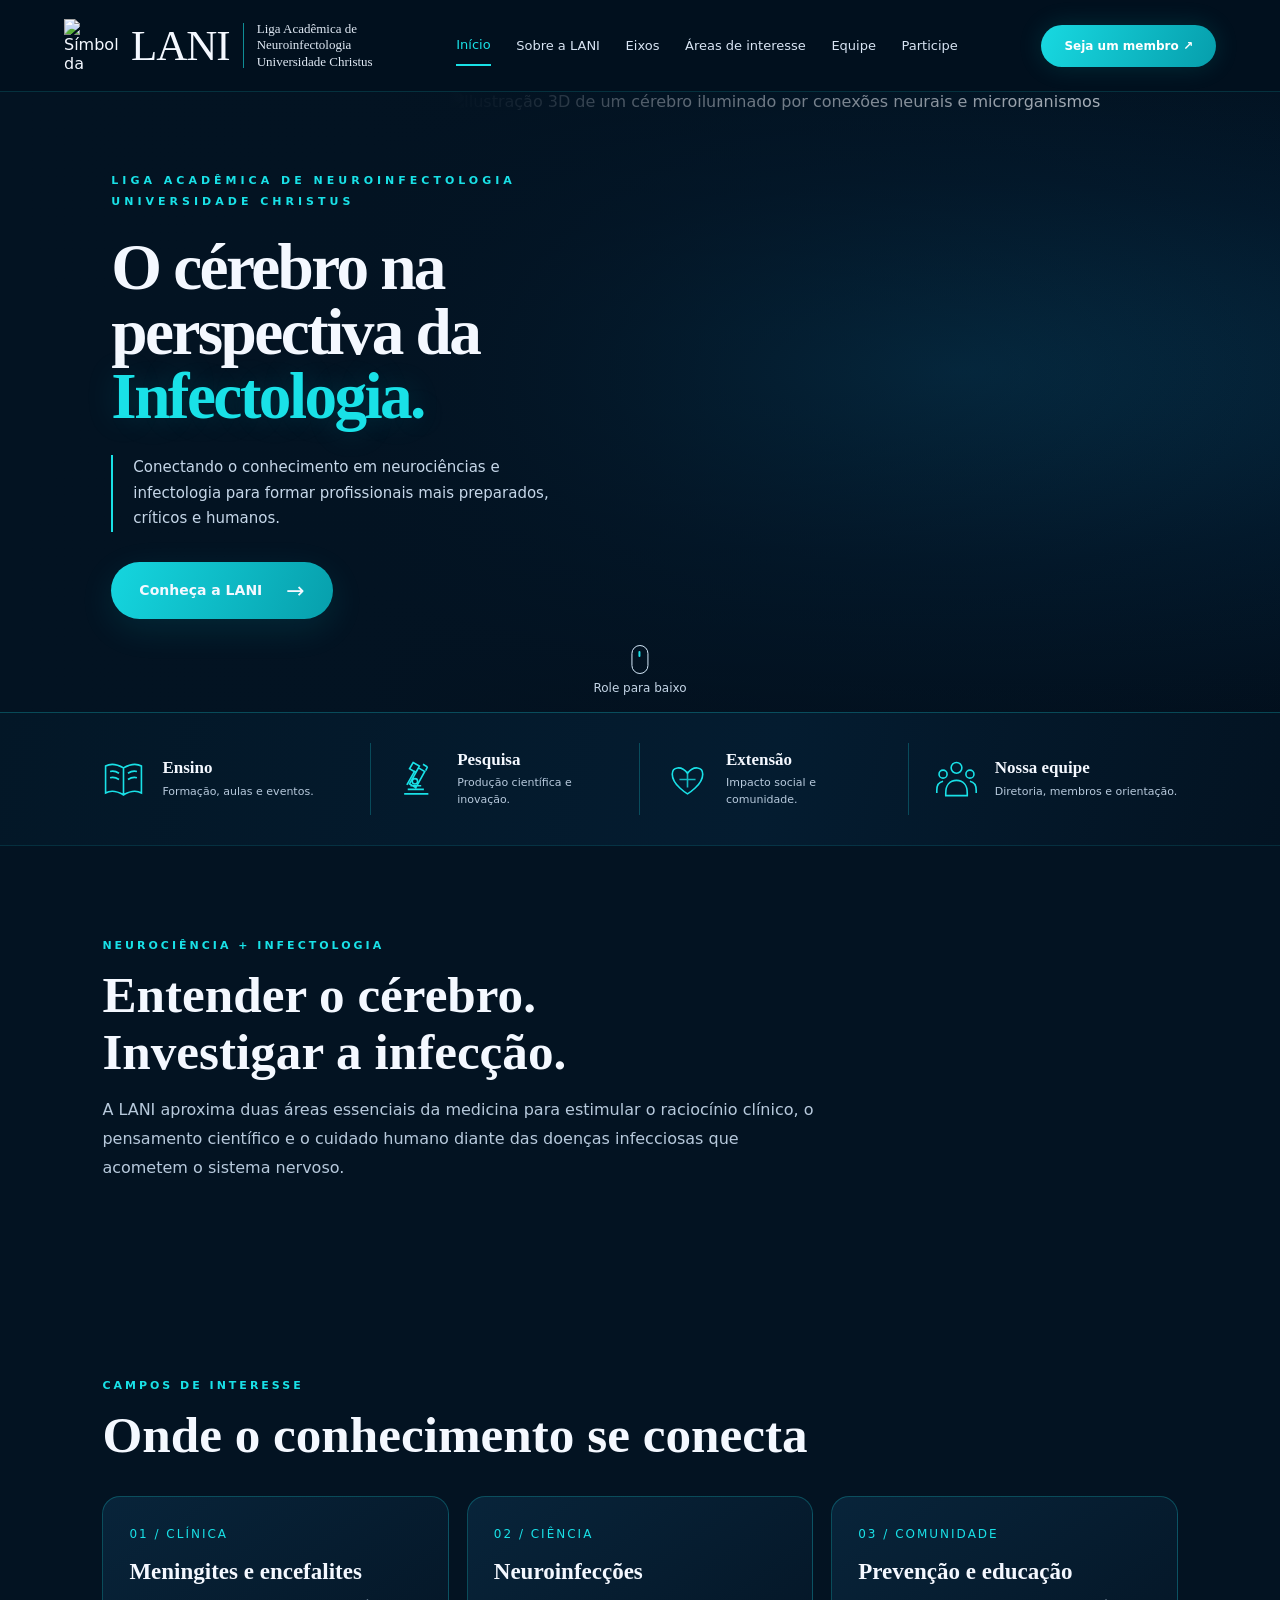
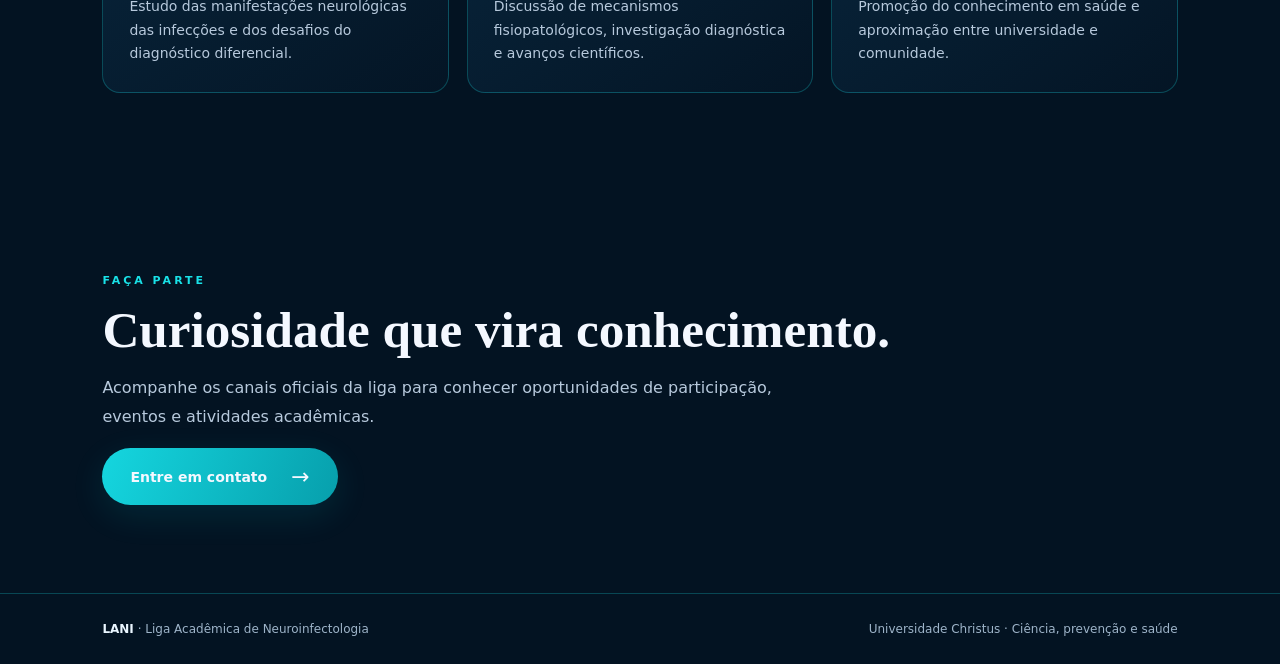
==== index.html @ 64e08931 "Add files via upload" ====
<!doctype html>
<html lang="pt-BR">
<head>
<meta charset="utf-8"><meta name="viewport" content="width=device-width, initial-scale=1">
<meta name="theme-color" content="#031322"><meta name="description" content="LANI — Liga Acadêmica de Neuroinfectologia da Universidade Christus. O cérebro na perspectiva da Infectologia.">
<title>LANI | O cérebro na perspectiva da Infectologia</title>
<style>
:root{--bg:#031322;--panel:#061d30;--cyan:#19e1e7;--cyan2:#04bfc9;--white:#f4f8ff;--muted:#b7c9dc;--line:rgba(25,225,231,.25)}*{box-sizing:border-box}html{scroll-behavior:smooth}body{margin:0;background:var(--bg);color:var(--white);font-family:Inter,ui-sans-serif,system-ui,-apple-system,"Segoe UI",sans-serif}a{color:inherit;text-decoration:none}.site-header{height:92px;display:flex;align-items:center;justify-content:space-between;gap:28px;padding:0 clamp(20px,5vw,78px);border-bottom:1px solid rgba(25,225,231,.16);background:rgba(2,17,31,.93);position:relative;z-index:2}.brand{display:flex;align-items:center;gap:13px;min-width:250px}.brand img{width:54px;height:54px;object-fit:contain}.brand-name{font:500 43px/1 Georgia,serif;letter-spacing:-1px}.brand-divider{height:45px;width:1px;background:var(--cyan);opacity:.6}.brand-caption{font:13px/1.25 Georgia,serif;color:#e1eaf5}.nav{display:flex;align-items:center;gap:clamp(14px,2vw,32px);font-size:13px;color:#d9e5f4}.nav a{padding:12px 0;transition:color .2s}.nav a:hover,.nav a.active{color:var(--cyan)}.nav a.active{border-bottom:2px solid var(--cyan)}.member{background:linear-gradient(110deg,#18d9e1,#069eac);color:white;padding:14px 23px;border-radius:99px;font-weight:700;font-size:12px;white-space:nowrap;box-shadow:0 0 26px #00d9df24}.hero{min-height:620px;position:relative;isolation:isolate;display:grid;grid-template-columns:minmax(400px,.86fr) minmax(400px,1.14fr);align-items:center;padding:62px clamp(24px,8.7vw,145px) 76px;overflow:hidden;background:radial-gradient(ellipse at 75% 45%,#06314a 0%,#031a2d 40%,#020e1b 78%)}.hero::before{content:"";position:absolute;z-index:-1;inset:0;background:linear-gradient(90deg,#031322 0%,rgba(3,19,34,.98) 29%,rgba(3,19,34,.55) 56%,rgba(3,19,34,.1) 100%)}.brain-art{position:absolute;z-index:-2;right:-2%;top:0;width:67%;height:100%;object-fit:cover;object-position:center;opacity:.9;mask-image:linear-gradient(90deg,transparent 0%,#000 20%,#000 100%)}.hero-copy{max-width:610px;position:relative;z-index:1}.eyebrow{font-size:11px;letter-spacing:4px;line-height:1.9;text-transform:uppercase;color:var(--cyan);font-weight:800;margin:0 0 22px}.hero h1{font:600 clamp(48px,5.1vw,78px)/.99 Georgia,"Times New Roman",serif;letter-spacing:-2.6px;margin:0 0 26px;max-width:690px}.hero h1 span{display:block;color:var(--cyan);text-shadow:0 0 32px #0ddfe52c}.intro{font-size:15px;line-height:1.7;color:#c6d7e9;max-width:440px;border-left:2px solid var(--cyan);padding-left:20px;margin:0 0 30px}.cta{display:inline-flex;align-items:center;gap:24px;padding:16px 28px;background:linear-gradient(110deg,#15d6df,#079fac);border-radius:99px;font-weight:750;font-size:14px;box-shadow:0 10px 35px #00dfe41c;transition:transform .2s,box-shadow .2s}.cta:hover{transform:translateY(-3px);box-shadow:0 14px 40px #00dfe43b}.cta span{font-size:22px;font-weight:400}.scroll-hint{position:absolute;bottom:17px;left:50%;transform:translateX(-50%);text-align:center;color:#c4d5e6;font-size:12px}.mouse{display:block;margin:0 auto 7px;width:17px;height:29px;border:1.5px solid #d5e9fa;border-radius:10px;position:relative}.mouse:after{content:"";position:absolute;top:5px;left:6px;width:2px;height:6px;border-radius:2px;background:var(--cyan);animation:scroll 1.5s infinite}@keyframes scroll{0%{transform:translateY(0);opacity:1}100%{transform:translateY(7px);opacity:0}}.pillars{display:grid;grid-template-columns:repeat(4,1fr);padding:30px clamp(22px,8vw,132px);border-top:1px solid var(--line);border-bottom:1px solid rgba(25,225,231,.12);background:linear-gradient(105deg,#031727,#041c30 60%,#031322)}.pillar{display:flex;align-items:center;gap:17px;padding:7px 26px;border-right:1px solid var(--line);min-height:72px}.pillar:first-child{padding-left:0}.pillar:last-child{border-right:0;padding-right:0}.pillar-icon{width:43px;height:43px;flex:0 0 43px;color:var(--cyan)}.pillar h2{font:600 17px/1.2 Georgia,serif;margin:0 0 5px}.pillar p{font-size:11px;color:var(--muted);margin:0;line-height:1.5}.section{padding:88px 8vw;max-width:1400px;margin:auto}.section-kicker{color:var(--cyan);text-transform:uppercase;letter-spacing:3px;font-size:11px;font-weight:800}.section h2{font:600 clamp(32px,4vw,52px)/1.1 Georgia,serif;margin:14px 0}.section>p{color:var(--muted);line-height:1.8;max-width:720px}.cards{display:grid;grid-template-columns:repeat(3,1fr);gap:18px;margin-top:32px}.card{border:1px solid var(--line);background:linear-gradient(145deg,#08243a,#041525);border-radius:18px;padding:26px;min-height:170px}.card .num{color:var(--cyan);font-size:12px;letter-spacing:2px}.card h3{font:600 23px Georgia,serif;margin:17px 0 10px}.card p{font-size:14px;color:var(--muted);line-height:1.7;margin:0}.site-footer{border-top:1px solid var(--line);padding:28px 8vw;color:#9eb4c9;font-size:12px;display:flex;justify-content:space-between;gap:20px;flex-wrap:wrap}.site-footer strong{color:#eaf6ff}
@media(max-width:1100px){.site-header{gap:14px;padding:0 22px}.brand{min-width:210px}.brand-name{font-size:36px}.brand-caption{font-size:11px}.nav{gap:14px;font-size:12px}.member{padding:12px 15px}.hero{padding-left:6vw;padding-right:5vw;grid-template-columns:1fr .8fr}.brain-art{width:72%;right:-12%}.hero h1{font-size:clamp(47px,6vw,68px)}.pillar{padding:6px 15px;gap:12px}}
@media(max-width:760px){.site-header{height:auto;min-height:78px;flex-wrap:wrap;padding:13px 18px}.brand{min-width:0}.brand img{width:45px;height:45px}.brand-name{font-size:34px}.brand-divider{height:36px}.brand-caption{font-size:10px}.nav{order:3;width:100%;overflow-x:auto;gap:21px;padding:2px 0 5px}.nav a{white-space:nowrap}.member{font-size:11px;padding:11px 14px}.hero{display:block;min-height:690px;padding:54px 23px 90px}.brain-art{width:115%;height:57%;top:auto;bottom:0;right:-20%;opacity:.72;object-position:center;mask-image:linear-gradient(180deg,transparent 0%,#000 25%,#000 100%)}.hero::before{background:linear-gradient(180deg,#031322 0%,rgba(3,19,34,.95) 37%,rgba(3,19,34,.25) 100%)}.hero-copy{max-width:600px}.eyebrow{font-size:9px;letter-spacing:2.5px;margin-bottom:20px}.hero h1{font-size:clamp(45px,11.2vw,66px);letter-spacing:-1.8px;max-width:560px}.intro{font-size:14px;max-width:380px}.scroll-hint{bottom:14px}.pillars{grid-template-columns:repeat(2,1fr);padding:18px 20px}.pillar{padding:15px 10px;border-right:0;border-bottom:1px solid var(--line);min-height:85px}.pillar:nth-child(odd){border-right:1px solid var(--line)}.pillar:nth-child(3),.pillar:nth-child(4){border-bottom:0}.pillar:first-child{padding-left:10px}.pillar-icon{width:34px;height:34px;flex-basis:34px}.pillar h2{font-size:15px}.pillar p{font-size:10px}.section{padding:62px 23px}.cards{grid-template-columns:1fr}.site-footer{padding:25px 23px}}
@media(prefers-reduced-motion:reduce){html{scroll-behavior:auto}*,*:before,*:after{animation:none!important;transition:none!important}}
</style>
</head>
<body>
<header class="site-header" id="inicio"><a class="brand" href="#inicio" aria-label="LANI início"><img src="assets/lani-mark.png" alt="Símbolo da LANI"><span class="brand-name">LANI</span><span class="brand-divider"></span><span class="brand-caption">Liga Acadêmica de<br>Neuroinfectologia<br>Universidade Christus</span></a>
<nav class="nav" aria-label="Navegação principal"><a class="active" href="#inicio">Início</a><a href="#sobre">Sobre a LANI</a><a href="#eixos">Eixos</a><a href="#areas">Áreas de interesse</a><a href="#equipe">Equipe</a><a href="#participe">Participe</a></nav><a class="member" href="#participe">Seja um membro ↗</a></header>
<main><section class="hero" aria-labelledby="hero-title"><img class="brain-art" src="assets/hero-neuro.png" alt="Ilustração 3D de um cérebro iluminado por conexões neurais e microrganismos"><div class="hero-copy"><p class="eyebrow">Liga Acadêmica de Neuroinfectologia<br>Universidade Christus</p><h1 id="hero-title">O cérebro na perspectiva da <span>Infectologia.</span></h1><p class="intro">Conectando o conhecimento em neurociências e infectologia para formar profissionais mais preparados, críticos e humanos.</p><a class="cta" href="#sobre">Conheça a LANI <span>→</span></a></div><div class="scroll-hint"><span class="mouse"></span>Role para baixo</div></section>
<section class="pillars" id="eixos" aria-label="Pilares da LANI"><article class="pillar"><svg class="pillar-icon" viewBox="0 0 48 48" fill="none" stroke="currentColor" stroke-width="1.8"><path d="M4 9c7-4 13-2 20 2v30c-7-4-13-6-20-2zM44 9c-7-4-13-2-20 2v30c7-4 13-6 20-2zM9 15c4-1 7 0 10 2M9 22c4-1 7 0 10 2M29 17c3-2 6-3 10-2M29 24c3-2 6-3 10-2"/></svg><div><h2>Ensino</h2><p>Formação, aulas e eventos.</p></div></article><article class="pillar"><svg class="pillar-icon" viewBox="0 0 48 48" fill="none" stroke="currentColor" stroke-width="1.8"><path d="M18 5l7 4-4 7-7-4zM20 14l-9 16M24 11l7 4-10 18-7-4zM15 31h12M12 35h18M8 40h27M29 7l5 3M34 10l-2 4"/><circle cx="20" cy="26" r="3"/></svg><div><h2>Pesquisa</h2><p>Produção científica e inovação.</p></div></article><article class="pillar"><svg class="pillar-icon" viewBox="0 0 48 48" fill="none" stroke="currentColor" stroke-width="1.8"><path d="M24 40S7 30 7 18c0-8 10-10 17-1 7-9 17-7 17 1 0 12-17 22-17 22z"/><path d="M24 15v18M15 24h18" opacity=".8"/></svg><div><h2>Extensão</h2><p>Impacto social e comunidade.</p></div></article><article class="pillar" id="equipe"><svg class="pillar-icon" viewBox="0 0 48 48" fill="none" stroke="currentColor" stroke-width="1.8"><circle cx="24" cy="11" r="6"/><circle cx="9" cy="18" r="4.5"/><circle cx="39" cy="18" r="4.5"/><path d="M12 39c0-8 4-14 12-14s12 6 12 14v3H12zM2 39v-3c0-5 2-9 7-10M46 39v-3c0-5-2-9-7-10"/></svg><div><h2>Nossa equipe</h2><p>Diretoria, membros e orientação.</p></div></article></section>
<section class="section" id="sobre"><span class="section-kicker">Neurociência + Infectologia</span><h2>Entender o cérebro.<br>Investigar a infecção.</h2><p>A LANI aproxima duas áreas essenciais da medicina para estimular o raciocínio clínico, o pensamento científico e o cuidado humano diante das doenças infecciosas que acometem o sistema nervoso.</p></section>
<section class="section" id="areas"><span class="section-kicker">Campos de interesse</span><h2>Onde o conhecimento se conecta</h2><div class="cards"><article class="card"><span class="num">01 / CLÍNICA</span><h3>Meningites e encefalites</h3><p>Estudo das manifestações neurológicas das infecções e dos desafios do diagnóstico diferencial.</p></article><article class="card"><span class="num">02 / CIÊNCIA</span><h3>Neuroinfecções</h3><p>Discussão de mecanismos fisiopatológicos, investigação diagnóstica e avanços científicos.</p></article><article class="card"><span class="num">03 / COMUNIDADE</span><h3>Prevenção e educação</h3><p>Promoção do conhecimento em saúde e aproximação entre universidade e comunidade.</p></article></div></section>
<section class="section" id="participe"><span class="section-kicker">Faça parte</span><h2>Curiosidade que vira conhecimento.</h2><p>Acompanhe os canais oficiais da liga para conhecer oportunidades de participação, eventos e atividades acadêmicas.</p><a class="cta" href="mailto:" onclick="return false" aria-label="Contato institucional a configurar">Entre em contato <span>→</span></a></section></main>
<footer class="site-footer"><span><strong>LANI</strong> · Liga Acadêmica de Neuroinfectologia</span><span>Universidade Christus · Ciência, prevenção e saúde</span></footer>
</body></html>
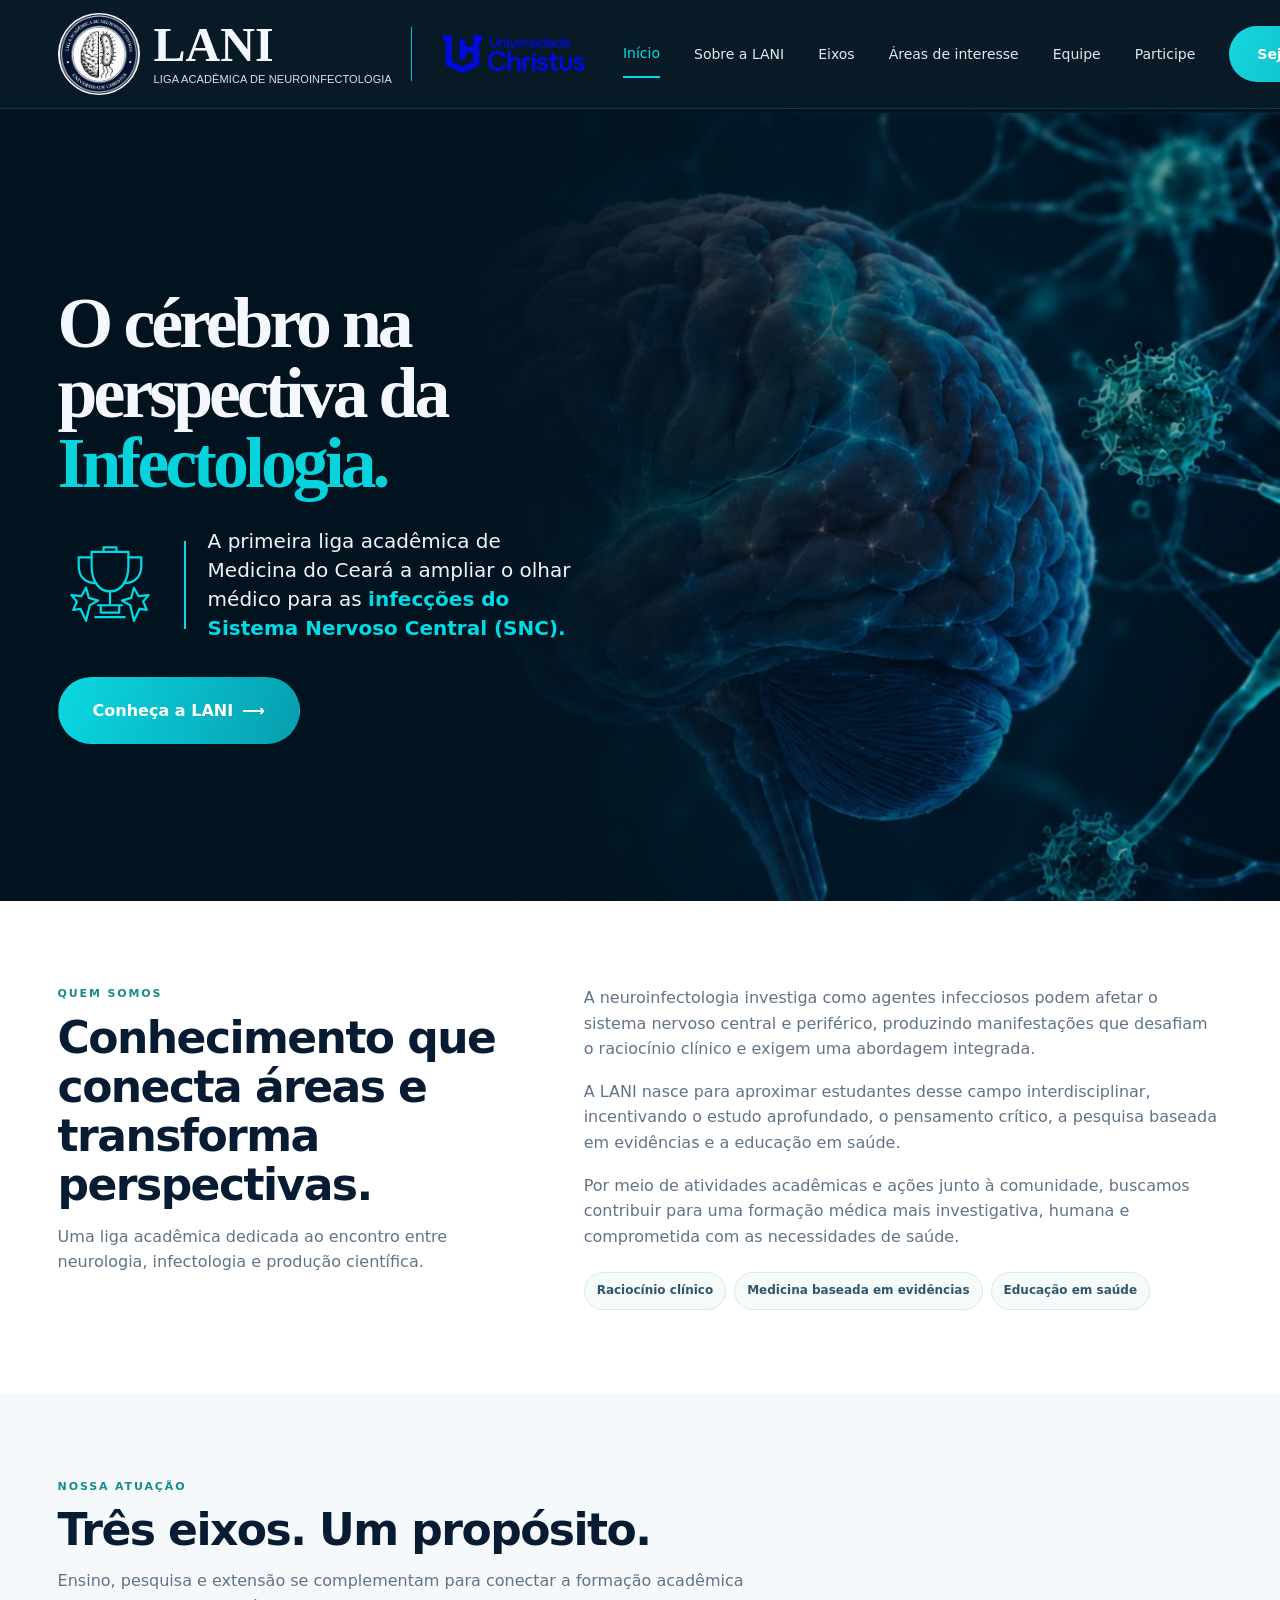
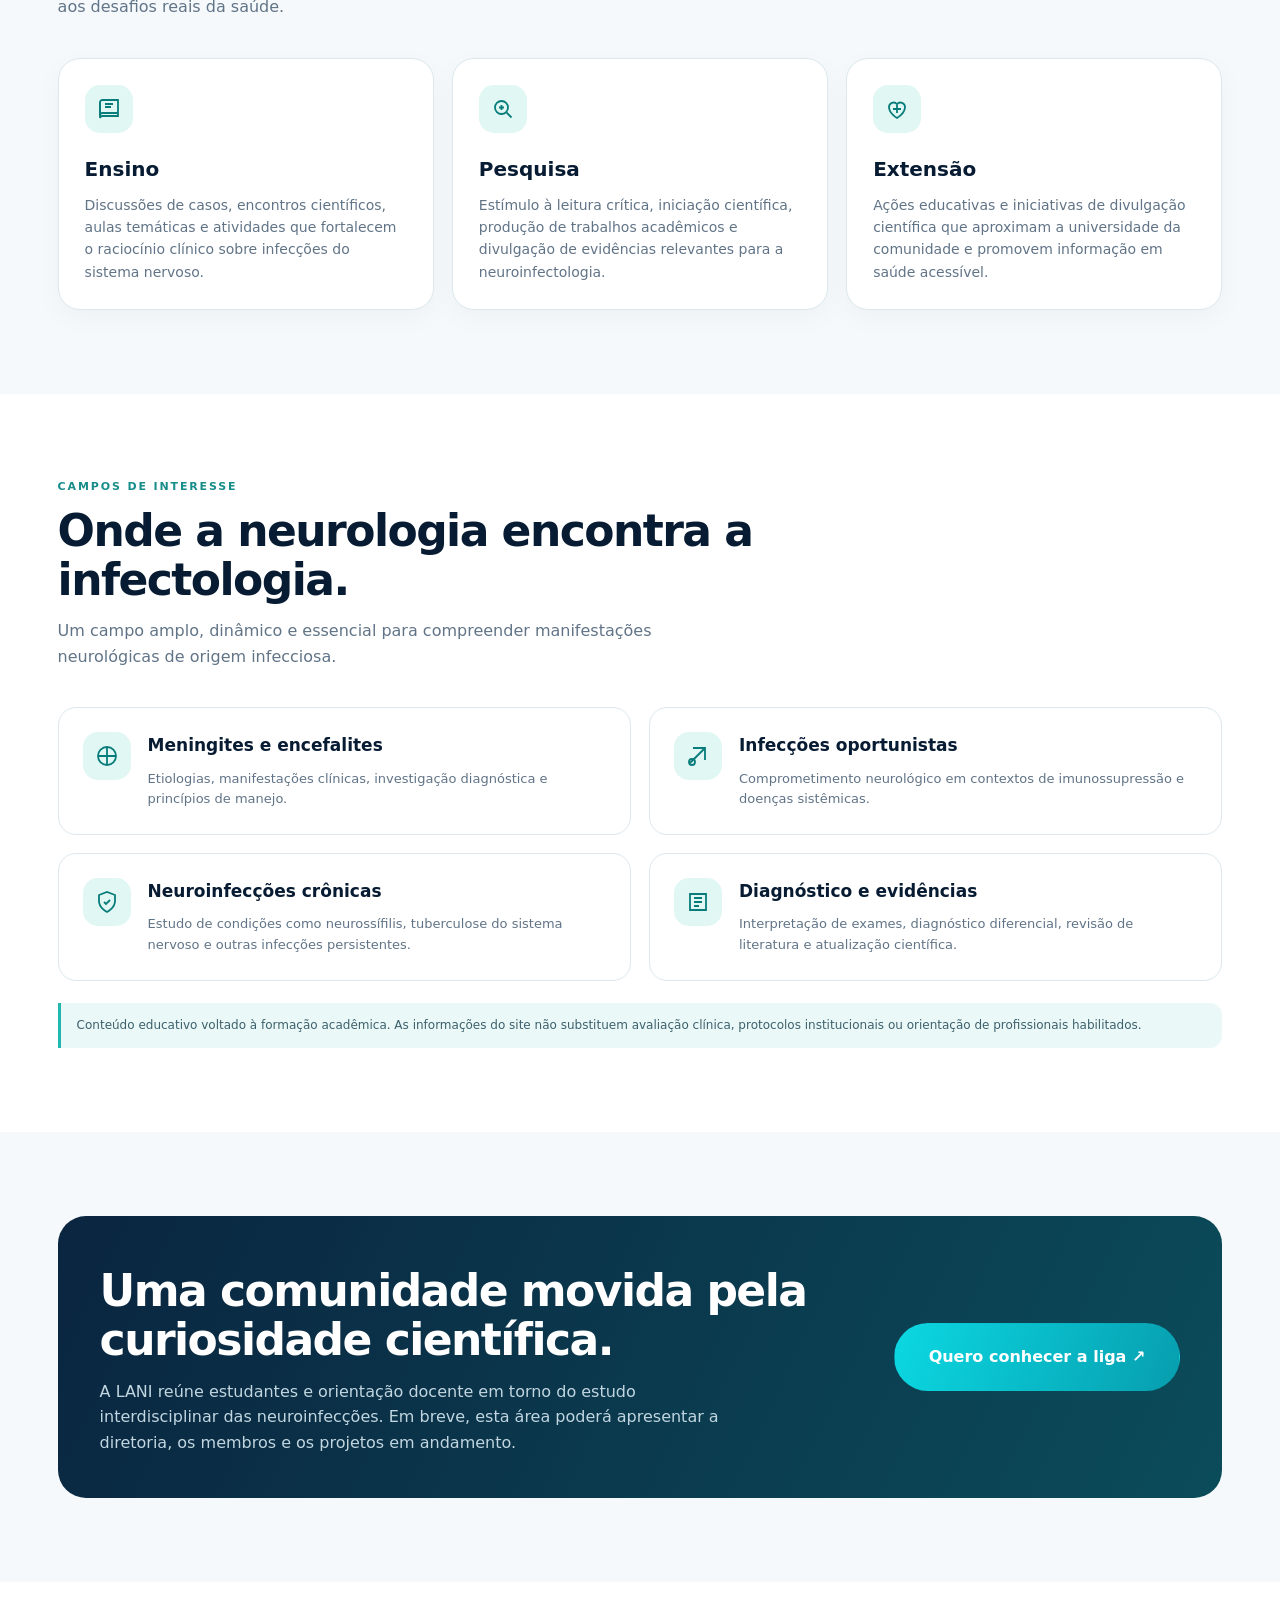
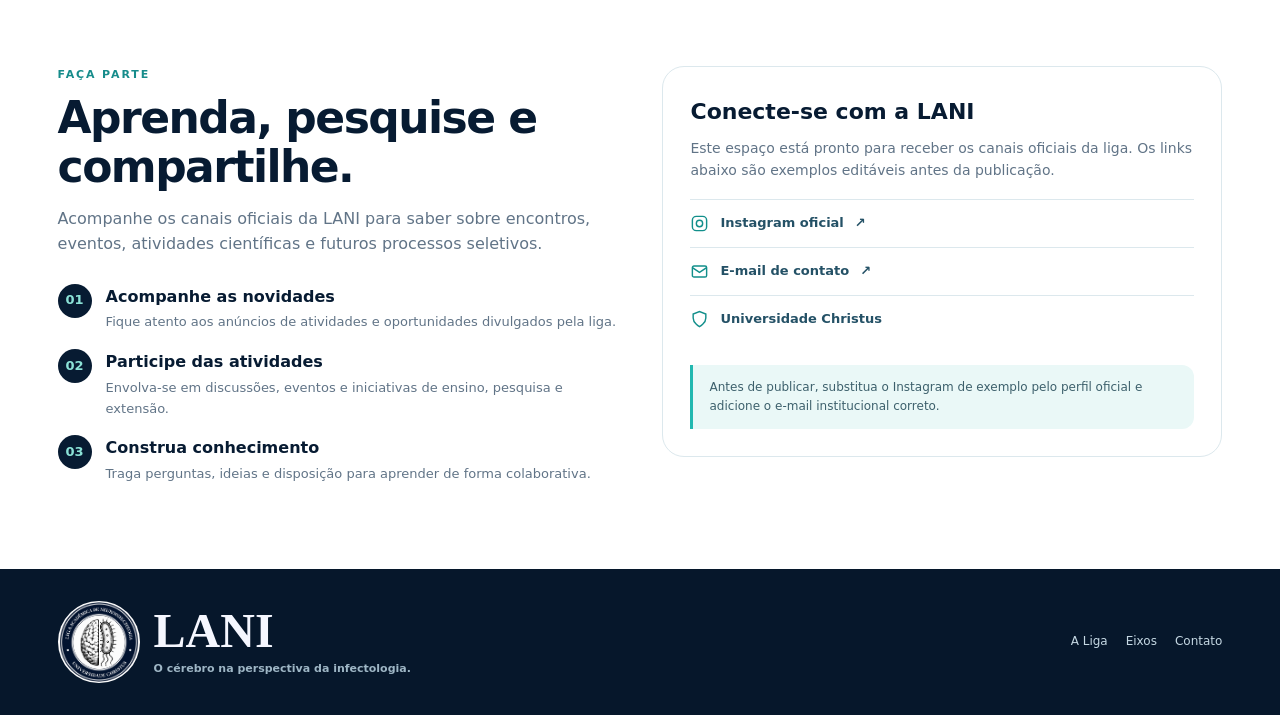
==== commit 7d7a9f59: "Update index.html" ====
--- a/index.html
+++ b/index.html
@@ -1,23 +1,333 @@
 <!doctype html>
 <html lang="pt-BR">
 <head>
-<meta charset="utf-8"><meta name="viewport" content="width=device-width, initial-scale=1">
-<meta name="theme-color" content="#031322"><meta name="description" content="LANI — Liga Acadêmica de Neuroinfectologia da Universidade Christus. O cérebro na perspectiva da Infectologia.">
-<title>LANI | O cérebro na perspectiva da Infectologia</title>
-<style>
-:root{--bg:#031322;--panel:#061d30;--cyan:#19e1e7;--cyan2:#04bfc9;--white:#f4f8ff;--muted:#b7c9dc;--line:rgba(25,225,231,.25)}*{box-sizing:border-box}html{scroll-behavior:smooth}body{margin:0;background:var(--bg);color:var(--white);font-family:Inter,ui-sans-serif,system-ui,-apple-system,"Segoe UI",sans-serif}a{color:inherit;text-decoration:none}.site-header{height:92px;display:flex;align-items:center;justify-content:space-between;gap:28px;padding:0 clamp(20px,5vw,78px);border-bottom:1px solid rgba(25,225,231,.16);background:rgba(2,17,31,.93);position:relative;z-index:2}.brand{display:flex;align-items:center;gap:13px;min-width:250px}.brand img{width:54px;height:54px;object-fit:contain}.brand-name{font:500 43px/1 Georgia,serif;letter-spacing:-1px}.brand-divider{height:45px;width:1px;background:var(--cyan);opacity:.6}.brand-caption{font:13px/1.25 Georgia,serif;color:#e1eaf5}.nav{display:flex;align-items:center;gap:clamp(14px,2vw,32px);font-size:13px;color:#d9e5f4}.nav a{padding:12px 0;transition:color .2s}.nav a:hover,.nav a.active{color:var(--cyan)}.nav a.active{border-bottom:2px solid var(--cyan)}.member{background:linear-gradient(110deg,#18d9e1,#069eac);color:white;padding:14px 23px;border-radius:99px;font-weight:700;font-size:12px;white-space:nowrap;box-shadow:0 0 26px #00d9df24}.hero{min-height:620px;position:relative;isolation:isolate;display:grid;grid-template-columns:minmax(400px,.86fr) minmax(400px,1.14fr);align-items:center;padding:62px clamp(24px,8.7vw,145px) 76px;overflow:hidden;background:radial-gradient(ellipse at 75% 45%,#06314a 0%,#031a2d 40%,#020e1b 78%)}.hero::before{content:"";position:absolute;z-index:-1;inset:0;background:linear-gradient(90deg,#031322 0%,rgba(3,19,34,.98) 29%,rgba(3,19,34,.55) 56%,rgba(3,19,34,.1) 100%)}.brain-art{position:absolute;z-index:-2;right:-2%;top:0;width:67%;height:100%;object-fit:cover;object-position:center;opacity:.9;mask-image:linear-gradient(90deg,transparent 0%,#000 20%,#000 100%)}.hero-copy{max-width:610px;position:relative;z-index:1}.eyebrow{font-size:11px;letter-spacing:4px;line-height:1.9;text-transform:uppercase;color:var(--cyan);font-weight:800;margin:0 0 22px}.hero h1{font:600 clamp(48px,5.1vw,78px)/.99 Georgia,"Times New Roman",serif;letter-spacing:-2.6px;margin:0 0 26px;max-width:690px}.hero h1 span{display:block;color:var(--cyan);text-shadow:0 0 32px #0ddfe52c}.intro{font-size:15px;line-height:1.7;color:#c6d7e9;max-width:440px;border-left:2px solid var(--cyan);padding-left:20px;margin:0 0 30px}.cta{display:inline-flex;align-items:center;gap:24px;padding:16px 28px;background:linear-gradient(110deg,#15d6df,#079fac);border-radius:99px;font-weight:750;font-size:14px;box-shadow:0 10px 35px #00dfe41c;transition:transform .2s,box-shadow .2s}.cta:hover{transform:translateY(-3px);box-shadow:0 14px 40px #00dfe43b}.cta span{font-size:22px;font-weight:400}.scroll-hint{position:absolute;bottom:17px;left:50%;transform:translateX(-50%);text-align:center;color:#c4d5e6;font-size:12px}.mouse{display:block;margin:0 auto 7px;width:17px;height:29px;border:1.5px solid #d5e9fa;border-radius:10px;position:relative}.mouse:after{content:"";position:absolute;top:5px;left:6px;width:2px;height:6px;border-radius:2px;background:var(--cyan);animation:scroll 1.5s infinite}@keyframes scroll{0%{transform:translateY(0);opacity:1}100%{transform:translateY(7px);opacity:0}}.pillars{display:grid;grid-template-columns:repeat(4,1fr);padding:30px clamp(22px,8vw,132px);border-top:1px solid var(--line);border-bottom:1px solid rgba(25,225,231,.12);background:linear-gradient(105deg,#031727,#041c30 60%,#031322)}.pillar{display:flex;align-items:center;gap:17px;padding:7px 26px;border-right:1px solid var(--line);min-height:72px}.pillar:first-child{padding-left:0}.pillar:last-child{border-right:0;padding-right:0}.pillar-icon{width:43px;height:43px;flex:0 0 43px;color:var(--cyan)}.pillar h2{font:600 17px/1.2 Georgia,serif;margin:0 0 5px}.pillar p{font-size:11px;color:var(--muted);margin:0;line-height:1.5}.section{padding:88px 8vw;max-width:1400px;margin:auto}.section-kicker{color:var(--cyan);text-transform:uppercase;letter-spacing:3px;font-size:11px;font-weight:800}.section h2{font:600 clamp(32px,4vw,52px)/1.1 Georgia,serif;margin:14px 0}.section>p{color:var(--muted);line-height:1.8;max-width:720px}.cards{display:grid;grid-template-columns:repeat(3,1fr);gap:18px;margin-top:32px}.card{border:1px solid var(--line);background:linear-gradient(145deg,#08243a,#041525);border-radius:18px;padding:26px;min-height:170px}.card .num{color:var(--cyan);font-size:12px;letter-spacing:2px}.card h3{font:600 23px Georgia,serif;margin:17px 0 10px}.card p{font-size:14px;color:var(--muted);line-height:1.7;margin:0}.site-footer{border-top:1px solid var(--line);padding:28px 8vw;color:#9eb4c9;font-size:12px;display:flex;justify-content:space-between;gap:20px;flex-wrap:wrap}.site-footer strong{color:#eaf6ff}
-@media(max-width:1100px){.site-header{gap:14px;padding:0 22px}.brand{min-width:210px}.brand-name{font-size:36px}.brand-caption{font-size:11px}.nav{gap:14px;font-size:12px}.member{padding:12px 15px}.hero{padding-left:6vw;padding-right:5vw;grid-template-columns:1fr .8fr}.brain-art{width:72%;right:-12%}.hero h1{font-size:clamp(47px,6vw,68px)}.pillar{padding:6px 15px;gap:12px}}
-@media(max-width:760px){.site-header{height:auto;min-height:78px;flex-wrap:wrap;padding:13px 18px}.brand{min-width:0}.brand img{width:45px;height:45px}.brand-name{font-size:34px}.brand-divider{height:36px}.brand-caption{font-size:10px}.nav{order:3;width:100%;overflow-x:auto;gap:21px;padding:2px 0 5px}.nav a{white-space:nowrap}.member{font-size:11px;padding:11px 14px}.hero{display:block;min-height:690px;padding:54px 23px 90px}.brain-art{width:115%;height:57%;top:auto;bottom:0;right:-20%;opacity:.72;object-position:center;mask-image:linear-gradient(180deg,transparent 0%,#000 25%,#000 100%)}.hero::before{background:linear-gradient(180deg,#031322 0%,rgba(3,19,34,.95) 37%,rgba(3,19,34,.25) 100%)}.hero-copy{max-width:600px}.eyebrow{font-size:9px;letter-spacing:2.5px;margin-bottom:20px}.hero h1{font-size:clamp(45px,11.2vw,66px);letter-spacing:-1.8px;max-width:560px}.intro{font-size:14px;max-width:380px}.scroll-hint{bottom:14px}.pillars{grid-template-columns:repeat(2,1fr);padding:18px 20px}.pillar{padding:15px 10px;border-right:0;border-bottom:1px solid var(--line);min-height:85px}.pillar:nth-child(odd){border-right:1px solid var(--line)}.pillar:nth-child(3),.pillar:nth-child(4){border-bottom:0}.pillar:first-child{padding-left:10px}.pillar-icon{width:34px;height:34px;flex-basis:34px}.pillar h2{font-size:15px}.pillar p{font-size:10px}.section{padding:62px 23px}.cards{grid-template-columns:1fr}.site-footer{padding:25px 23px}}
-@media(prefers-reduced-motion:reduce){html{scroll-behavior:auto}*,*:before,*:after{animation:none!important;transition:none!important}}
-</style>
+  <meta charset="utf-8">
+  <meta name="viewport" content="width=device-width, initial-scale=1">
+  <meta name="theme-color" content="#071b32">
+  <meta name="description" content="LANI — Liga Acadêmica de Neuroinfectologia da Universidade Christus. O cérebro sob a perspectiva da infectologia.">
+  <title>LANI | Liga Acadêmica de Neuroinfectologia</title>
+  <style>
+    :root{
+      --navy:#071b32; --navy2:#0c2945; --teal:#22b8b0; --teal2:#8be2d7;
+      --ink:#142b40; --muted:#617487; --paper:#f5f9fb; --white:#fff;
+      --line:#dce8ed; --shadow:0 18px 50px rgba(7,27,50,.12); --radius:22px;
+    }
+    *{box-sizing:border-box}
+    html{scroll-behavior:smooth;scroll-padding-top:88px}
+    body{margin:0;font-family:Inter,ui-sans-serif,system-ui,-apple-system,BlinkMacSystemFont,"Segoe UI",sans-serif;color:var(--ink);background:var(--paper);line-height:1.6}
+    a{color:inherit;text-decoration:none}
+    button{font:inherit}
+    .wrap{width:min(1160px,calc(100% - 40px));margin-inline:auto}
+    .topbar{position:sticky;top:0;z-index:50;background:rgba(7,27,50,.96);backdrop-filter:blur(12px);border-bottom:1px solid rgba(255,255,255,.1)}
+    .nav{height:78px;display:flex;align-items:center;justify-content:space-between;gap:24px}
+    .brand{display:flex;align-items:center;gap:12px;color:#fff;font-weight:800;letter-spacing:.02em}
+    .brand small{display:block;font-size:10px;font-weight:600;letter-spacing:.12em;color:#9bc2d1;text-transform:uppercase;line-height:1.4}
+    .brand strong{font-size:20px;line-height:1.1}
+    .logo{width:44px;height:44px;flex:none}.official-logo{object-fit:contain;border-radius:50%;background:#fff}
+    .navlinks{display:flex;align-items:center;gap:25px;color:#d7e6ef;font-size:13px;font-weight:650}
+    .navlinks a:hover{color:var(--teal2)}
+    .navlinks .nav-cta{background:var(--teal);color:var(--navy);padding:11px 16px;border-radius:999px}
+    .menu-btn{display:none;background:transparent;border:1px solid #466174;border-radius:12px;color:white;padding:8px 12px}
+    .hero{position:relative;overflow:hidden;color:white;background:radial-gradient(ellipse at 80% 15%,rgba(34,184,176,.22),transparent 36%),linear-gradient(125deg,#06172b 0%,#0b2c49 62%,#10475a 100%)}
+    .hero:after{content:"";position:absolute;inset:0;pointer-events:none;opacity:.15;background-image:radial-gradient(#a2f2e7 1px,transparent 1px);background-size:25px 25px;mask-image:linear-gradient(90deg,transparent,black)}
+    .hero-grid{position:relative;z-index:1;display:grid;grid-template-columns:1.05fr .95fr;align-items:center;gap:52px;padding:90px 0 92px}
+    .eyebrow{display:inline-flex;align-items:center;gap:9px;font-size:11px;letter-spacing:.16em;text-transform:uppercase;font-weight:800;color:var(--teal2)}
+    .eyebrow:before{content:"";width:25px;height:2px;background:var(--teal)}
+    h1{font-size:clamp(42px,5.5vw,70px);line-height:1.02;letter-spacing:-.055em;margin:20px 0}
+    h1 span{color:var(--teal2)}
+    .hero p{max-width:570px;color:#c5d8e3;font-size:17px;margin:0 0 30px}
+    .actions{display:flex;flex-wrap:wrap;gap:12px}
+    .btn{display:inline-flex;align-items:center;justify-content:center;gap:9px;padding:13px 19px;border-radius:999px;font-size:14px;font-weight:800;border:1px solid transparent;transition:transform .2s,background .2s}
+    .btn:hover{transform:translateY(-2px)}
+    .btn-primary{background:var(--teal);color:var(--navy)}
+    .btn-outline{border-color:#658396;color:#fff}
+    .hero-art{position:relative;min-height:350px;display:grid;place-items:center}
+    .orbit{position:absolute;border:1px solid rgba(139,226,215,.3);border-radius:50%;width:330px;height:330px}
+    .orbit.two{width:260px;height:260px;border-style:dashed;transform:rotate(35deg)}
+    .brain-card{position:relative;width:min(350px,100%);aspect-ratio:1;display:grid;place-items:center;border:1px solid rgba(255,255,255,.18);border-radius:42px;background:linear-gradient(145deg,rgba(255,255,255,.13),rgba(255,255,255,.03));box-shadow:0 30px 80px rgba(0,0,0,.2);backdrop-filter:blur(10px)}
+    .brain-svg{width:78%;max-width:280px;filter:drop-shadow(0 0 18px rgba(34,184,176,.22))}
+    .floating{position:absolute;background:#fff;color:var(--navy);border-radius:14px;padding:10px 14px;box-shadow:var(--shadow);font-size:12px;font-weight:800}
+    .floating span{display:block;color:var(--muted);font-weight:600;font-size:10px}
+    .float-a{left:-3%;top:15%}.float-b{right:-5%;bottom:13%}
+    .section{padding:84px 0}
+    .section-white{background:#fff}
+    .section-head{max-width:700px;margin-bottom:38px}
+    .kicker{font-size:11px;text-transform:uppercase;letter-spacing:.17em;color:#168c8b;font-weight:850}
+    h2{font-size:clamp(30px,4vw,44px);line-height:1.12;letter-spacing:-.035em;color:var(--navy);margin:10px 0 14px}
+    .section-head p,.body-copy{color:var(--muted);font-size:16px;margin:0}
+    .about-grid{display:grid;grid-template-columns:.85fr 1.15fr;gap:54px;align-items:start}
+    .quote-card{padding:30px;border-radius:var(--radius);background:var(--navy);color:white;position:relative;overflow:hidden}
+    .quote-card:after{content:"LANI";position:absolute;font-size:100px;font-weight:900;letter-spacing:-.08em;right:-7px;bottom:-30px;color:rgba(255,255,255,.05)}
+    .quote-mark{font-size:44px;color:var(--teal);line-height:1}
+    .quote-card blockquote{margin:12px 0 18px;font-size:24px;line-height:1.25;font-weight:750;letter-spacing:-.03em}
+    .quote-card p{margin:0;color:#afc6d3;font-size:13px}
+    .about-text p{color:var(--muted);margin:0 0 17px}
+    .pill-row{display:flex;flex-wrap:wrap;gap:8px;margin-top:23px}
+    .pill{border:1px solid var(--line);background:#f5fafb;padding:8px 12px;border-radius:999px;font-size:12px;color:#31566b;font-weight:750}
+    .axes{display:grid;grid-template-columns:repeat(3,1fr);gap:18px}
+    .axis{background:#fff;border:1px solid var(--line);border-radius:var(--radius);padding:26px;box-shadow:0 8px 28px rgba(7,27,50,.035);transition:transform .2s,box-shadow .2s}
+    .axis:hover{transform:translateY(-4px);box-shadow:var(--shadow)}
+    .iconbox{width:48px;height:48px;display:grid;place-items:center;border-radius:15px;background:#e0f7f3;color:#087c7a;margin-bottom:20px}
+    .iconbox svg{width:24px;height:24px}
+    .axis h3,.feature h3{color:var(--navy);font-size:20px;margin:0 0 9px}
+    .axis p,.feature p{color:var(--muted);font-size:14px;margin:0}
+    .feature-grid{display:grid;grid-template-columns:repeat(2,1fr);gap:18px}
+    .feature{display:flex;gap:17px;padding:24px;border:1px solid var(--line);border-radius:18px;background:white}
+    .feature .iconbox{flex:none;margin:0}
+    .feature h3{font-size:17px}
+    .feature p{font-size:13px}
+    .notice{margin-top:22px;border-left:3px solid var(--teal);padding:13px 16px;background:#eaf8f7;border-radius:0 12px 12px 0;color:#3d606c;font-size:12px}
+    .team-band{background:linear-gradient(115deg,#0a2540,#0b4c5a);color:#fff;border-radius:28px;padding:42px;display:grid;grid-template-columns:1fr auto;align-items:center;gap:24px}
+    .team-band h2{color:white;margin-top:8px}
+    .team-band p{color:#c1d6e0;max-width:650px;margin:0}
+    .team-band .btn{white-space:nowrap}
+    .join-grid{display:grid;grid-template-columns:1fr 1fr;gap:45px;align-items:start}
+    .steps{display:grid;gap:16px}
+    .step{display:flex;gap:14px}
+    .step-num{width:34px;height:34px;flex:none;border-radius:50%;display:grid;place-items:center;background:var(--navy);color:var(--teal2);font-weight:850;font-size:13px}
+    .step strong{display:block;color:var(--navy);margin-bottom:3px}
+    .step p{margin:0;color:var(--muted);font-size:13px}
+    .contact-card{background:#fff;border:1px solid var(--line);border-radius:22px;padding:27px}
+    .contact-card h3{margin:0 0 8px;color:var(--navy);font-size:22px}
+    .contact-card p{color:var(--muted);font-size:14px;margin:0 0 18px}
+    .contact-link{display:flex;align-items:center;gap:11px;padding:13px 0;border-top:1px solid var(--line);font-size:13px;font-weight:750;color:#245166}
+    .contact-link svg{width:19px;height:19px;color:#128f8b}
+    .footer{background:#06172b;color:#fff;padding:32px 0}
+    .footer-row{display:flex;justify-content:space-between;align-items:center;gap:20px}
+    .footer p{font-size:11px;color:#9eb6c5;margin:5px 0 0}
+    .footer-links{display:flex;gap:18px;color:#c5d8e3;font-size:12px}
+    .footer-links a:hover{color:var(--teal2)}
+    .backtop{position:fixed;bottom:20px;right:20px;width:42px;height:42px;display:grid;place-items:center;border:0;border-radius:50%;background:var(--teal);color:var(--navy);font-weight:900;box-shadow:var(--shadow);cursor:pointer;opacity:0;pointer-events:none;transition:opacity .2s}
+    .backtop.show{opacity:1;pointer-events:auto}
+    :focus-visible{outline:3px solid #f4c95d;outline-offset:3px}
+    @media(max-width:850px){
+      .navlinks{gap:14px;font-size:12px}
+      .hero-grid{gap:25px;padding:70px 0}
+      .hero-art{min-height:300px}.orbit{width:270px;height:270px}.orbit.two{width:220px;height:220px}
+      .about-grid{gap:28px}
+    }
+    @media(max-width:700px){
+      .wrap{width:min(100% - 30px,560px)}
+      .nav{height:68px}.menu-btn{display:block}
+      .navlinks{display:none;position:absolute;top:68px;left:0;right:0;padding:18px 22px 24px;background:var(--navy);flex-direction:column;align-items:stretch;gap:0;border-bottom:1px solid #29455b}
+      .navlinks.open{display:flex}.navlinks a{padding:12px 4px}.navlinks .nav-cta{text-align:center;margin-top:8px}
+      .hero-grid{grid-template-columns:1fr;padding:58px 0 52px;gap:20px}
+      h1{font-size:clamp(43px,12vw,62px)}
+      .hero p{font-size:15px}
+      .hero-art{min-height:300px}
+      .brain-card{width:280px;border-radius:32px}.orbit{width:260px;height:260px}.orbit.two{width:205px;height:205px}
+      .float-a{left:0}.float-b{right:0}
+      .section{padding:62px 0}
+      .about-grid,.join-grid{grid-template-columns:1fr;gap:26px}
+      .axes{grid-template-columns:1fr}
+      .feature-grid{grid-template-columns:1fr}
+      .team-band{grid-template-columns:1fr;padding:29px 24px}
+      .team-band .btn{justify-self:start}
+      .footer-row{align-items:flex-start;flex-direction:column}
+    }
+
+    @media(max-width:700px){
+      .hero{background:linear-gradient(180deg,rgba(2,19,32,.96) 0%,rgba(2,19,32,.88) 48%,rgba(2,19,32,.32) 100%),url('[data-uri]') right bottom/auto 56% no-repeat,#031827}
+      .brand strong{font-size:38px}.logo{width:62px;height:62px}.university-logo{width:110px;max-height:42px}.brand-divider{height:42px;margin:0 0}
+    }
+    @media(prefers-reduced-motion:reduce){html{scroll-behavior:auto}*,*:before,*:after{transition:none!important}}
+
+    /* Layout final aprovado */
+    .wrap{width:min(1620px,calc(100% - 9%))}
+    .topbar{background:rgba(2,19,32,.97);border-bottom:1px solid rgba(34,211,220,.18)}
+    .nav{height:108px;gap:26px}
+    .brand{gap:14px;letter-spacing:0}
+    .brand strong{font-family:Georgia,'Times New Roman',serif;font-size:48px;font-weight:700;line-height:1;color:#f5f7ff}
+    .brand small{display:block;font-family:Arial,Helvetica,sans-serif;font-size:11px;line-height:1.2;font-weight:500;letter-spacing:.01em;color:#d5e1ea;margin-top:4px;white-space:nowrap}
+    .brand-name{display:flex;flex-direction:column;align-items:flex-start;justify-content:center;gap:0;flex:none}
+    .brand-name strong{display:block}
+    .logo{width:82px;height:82px;flex:none}
+    .official-logo{object-fit:contain;border-radius:50%;background:#fff;border:1px solid rgba(255,255,255,.18);display:block}
+    .brand-lani{display:flex;align-items:center;gap:14px}
+    .brand-divider{height:54px;width:1px;background:#00d5df;opacity:.9;margin:0 5px}
+    .university-logo{display:block;width:166px;height:auto;max-height:58px;object-fit:contain;background:transparent}
+    .navlinks{gap:34px;color:#e1e9f0;font-size:14px;font-weight:500;white-space:nowrap}
+    .navlinks a:first-child{color:#00e0e8;border-bottom:2px solid #00dbe5;padding:12px 0}
+    .navlinks .nav-cta{background:linear-gradient(110deg,#16d7df,#079eaf);color:white;padding:17px 28px;border-radius:999px;font-weight:800}
+    .menu-btn{display:none}
+    .hero{min-height:calc(100vh - 108px);background:linear-gradient(90deg,rgba(2,19,32,.99) 0%,rgba(2,19,32,.94) 34%,rgba(2,19,32,.48) 58%,rgba(2,19,32,.08) 100%),url('[data-uri]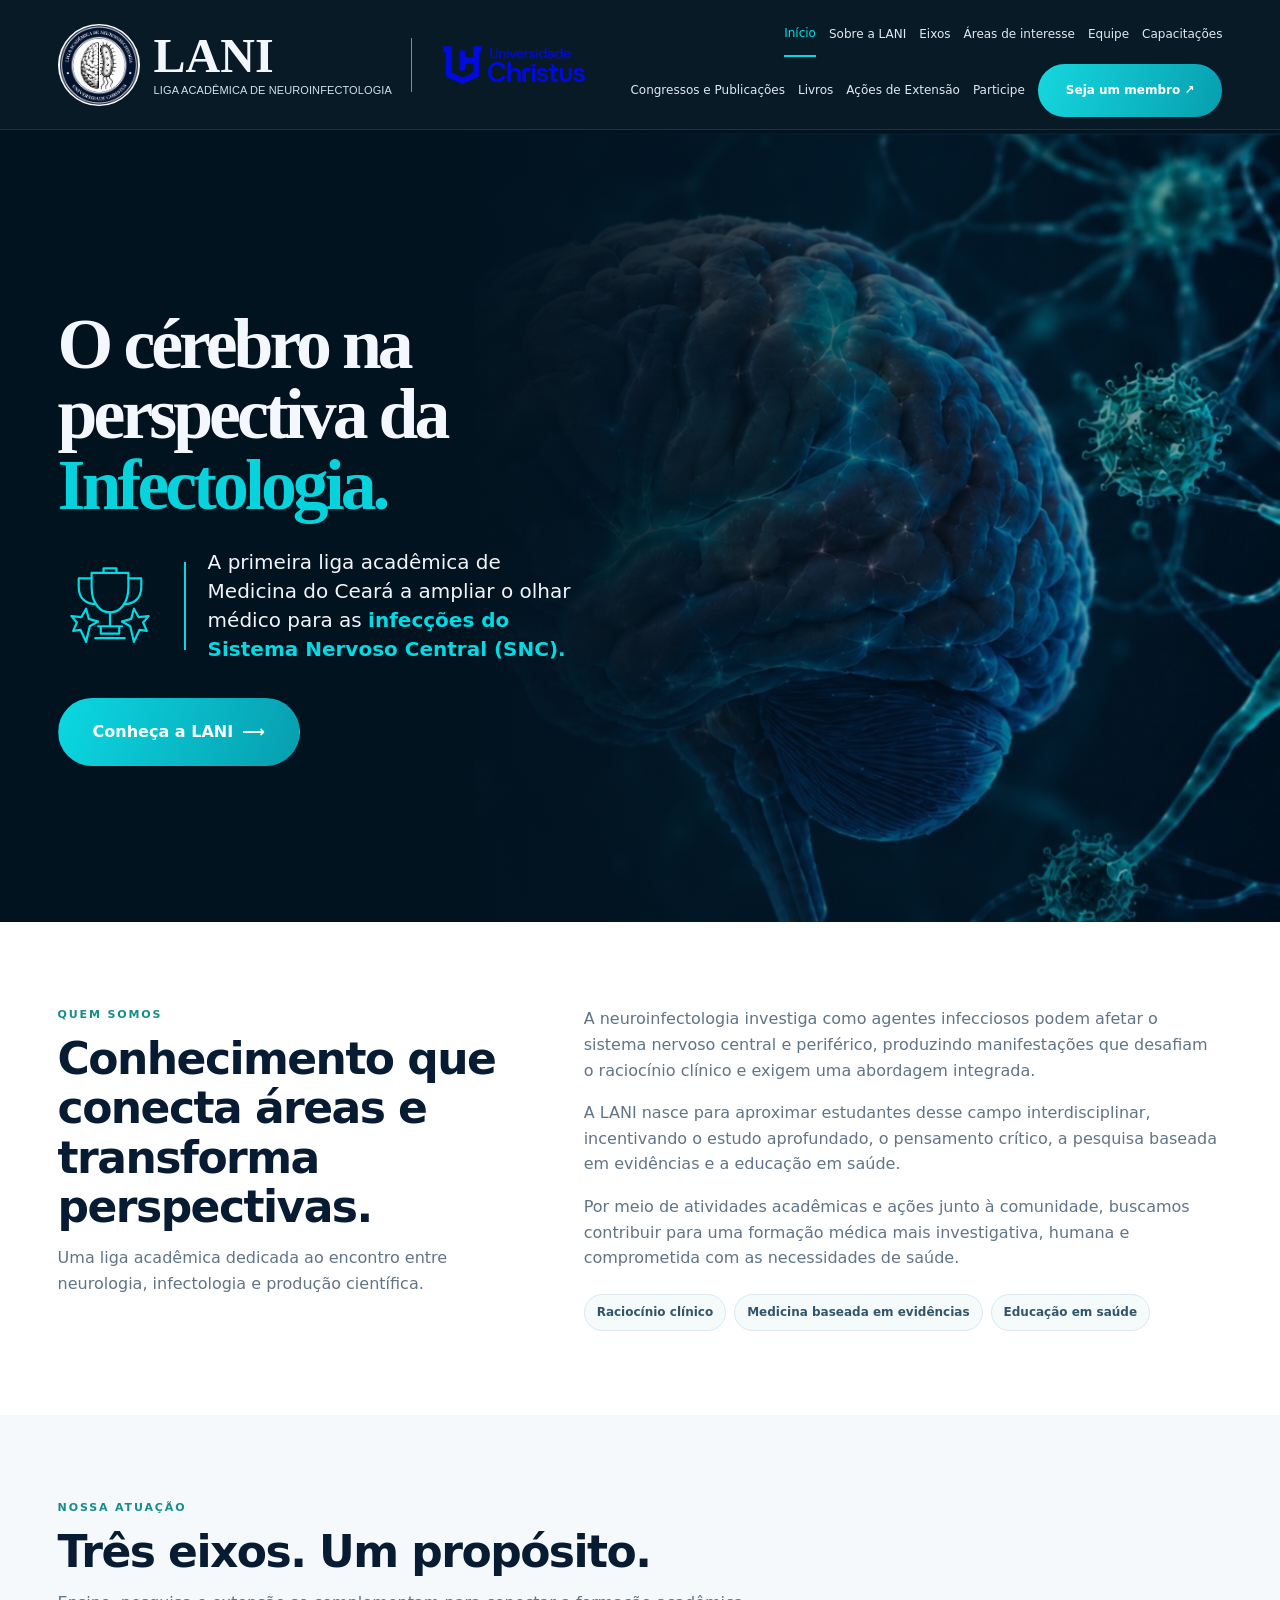
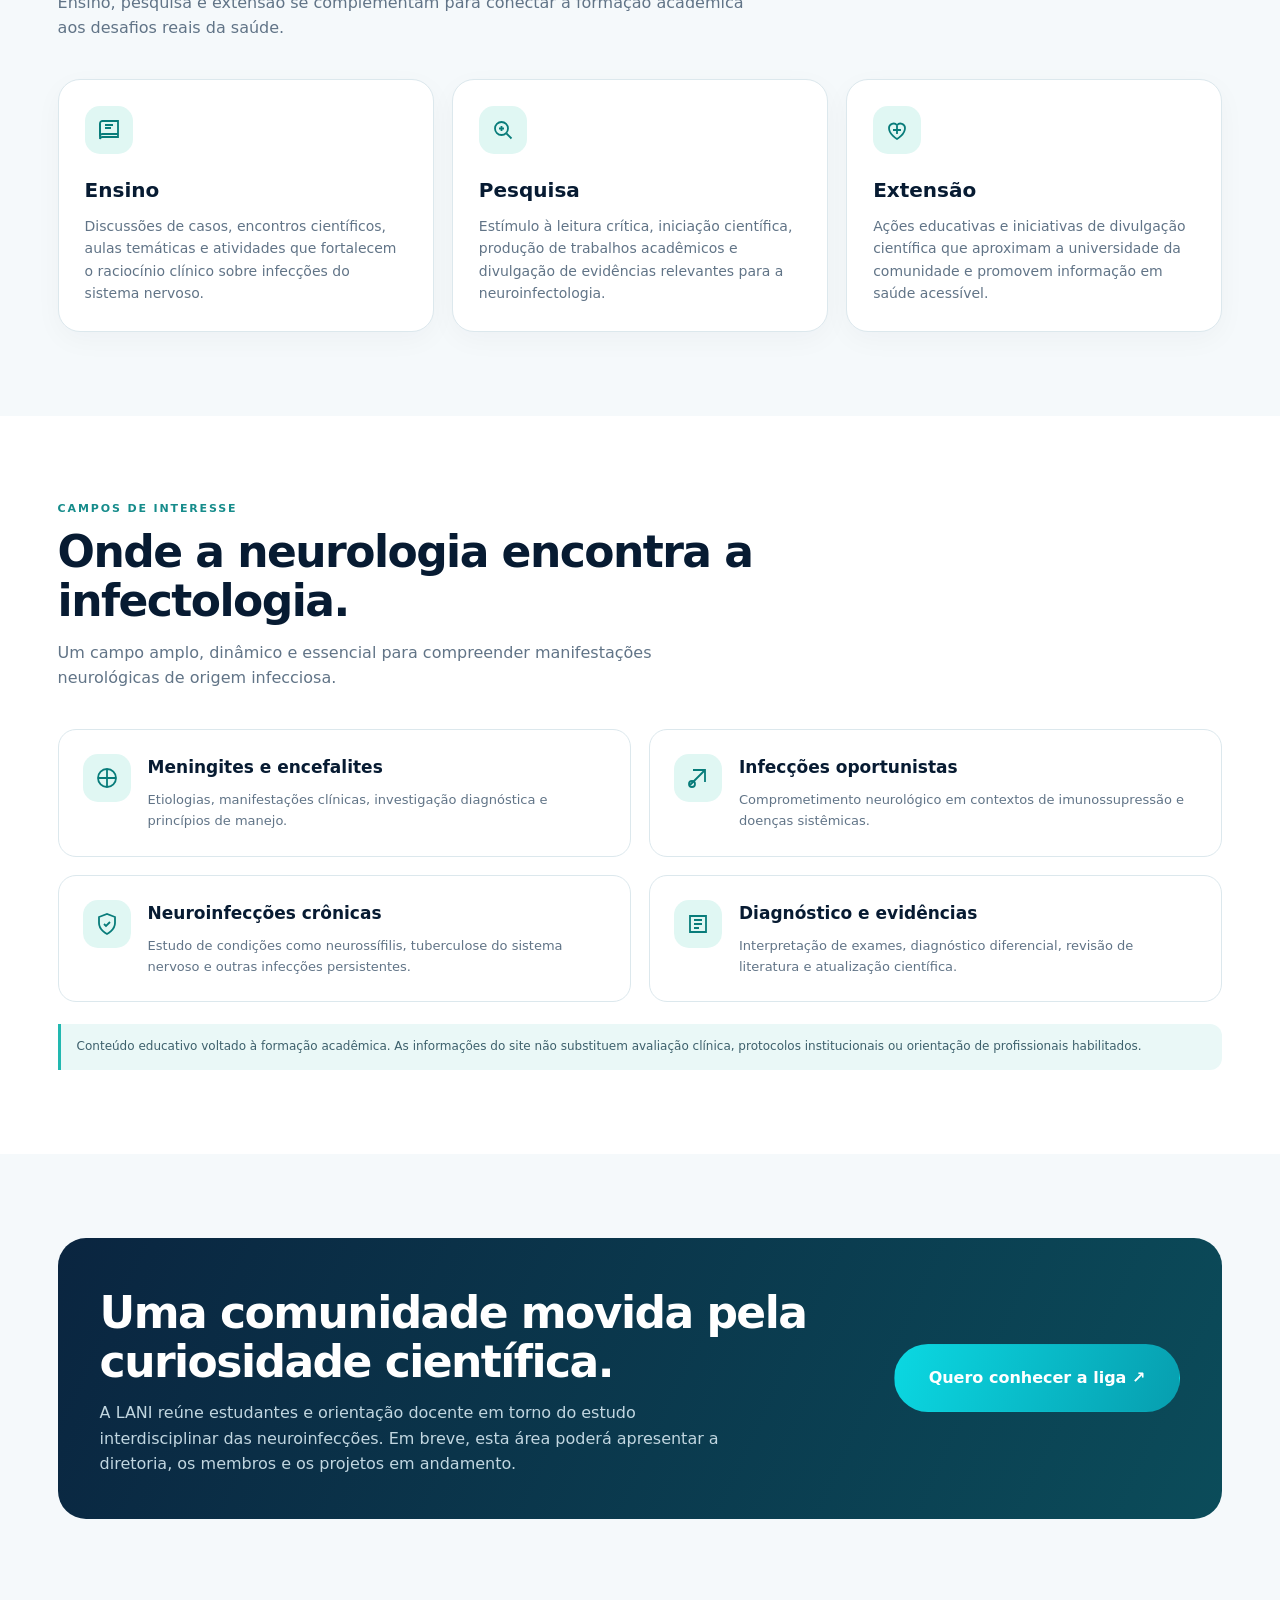
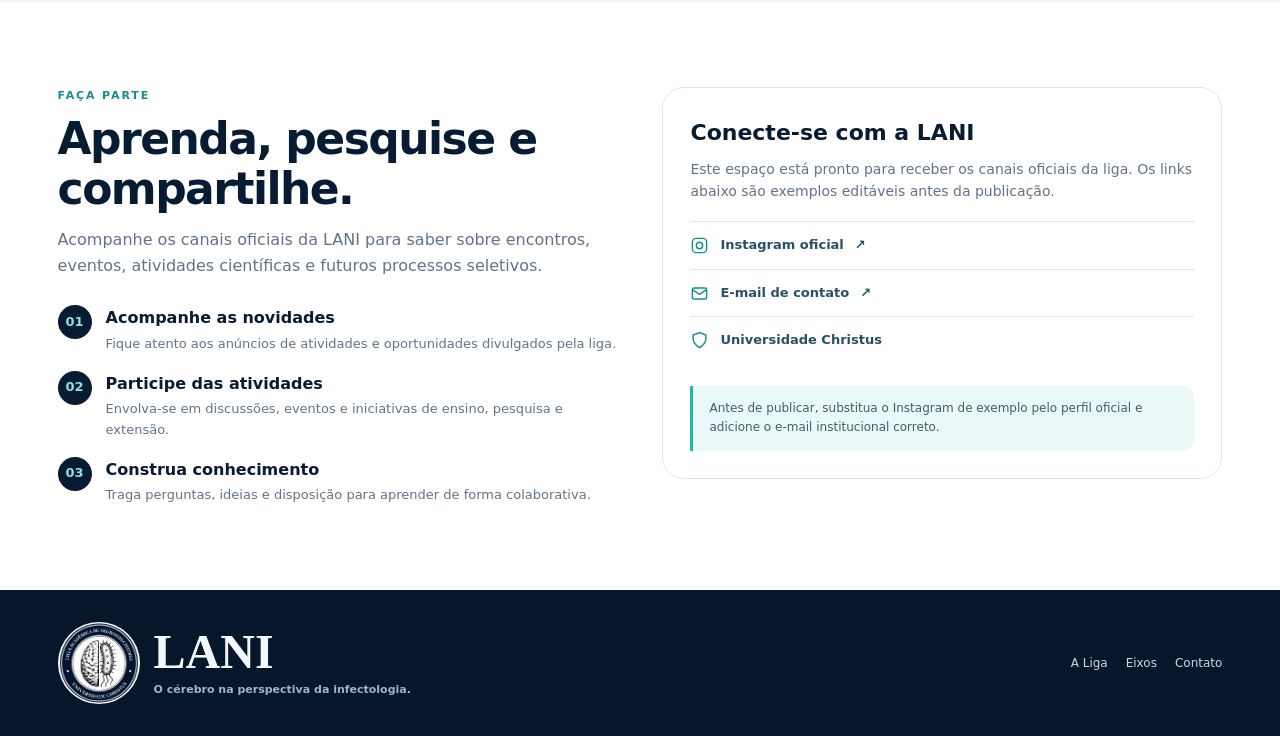
==== commit 206ab9b7: "Add archive sections to main navigation" ====
--- a/index.html
+++ b/index.html
@@ -174,7 +174,7 @@
     @media(max-width:850px){.wrap{width:calc(100% - 36px)}.nav{height:82px}.brand strong{font-size:38px}.logo{width:62px;height:62px}.university-logo{width:118px}.brand-divider{height:44px}.navlinks{gap:12px;font-size:12px}.navlinks .nav-cta{padding:12px 15px}.hero{min-height:calc(100vh - 82px);background-position:62% center}.hero-grid{min-height:calc(100vh - 82px);grid-template-columns:1fr;padding:64px 0 58px}.hero-grid>div:first-child{max-width:650px}h1{font-size:clamp(54px,8vw,76px)}.hero-art{display:none}}
     @media(max-width:700px){.nav{height:auto;min-height:76px;gap:10px}.brand{gap:8px}.brand strong{font-size:33px}.brand small{font-size:8px;white-space:normal;max-width:118px}.brand-name{max-width:120px}.logo{width:52px;height:52px}.brand-divider{height:38px;margin:0 1px}.university-logo{width:96px}.menu-btn{display:block}.navlinks{top:76px}.hero{min-height:auto;background-position:58% center;background-size:auto 100%}.hero:before{background:linear-gradient(90deg,rgba(2,19,32,.97),rgba(2,19,32,.75))}.hero-grid{min-height:680px;padding:58px 0 54px}.eyebrow{font-size:10px;letter-spacing:.16em}h1{font-size:clamp(47px,12vw,66px);line-height:1.02;margin:22px 0}.hero-award{gap:14px;align-items:flex-start}.trophy{width:66px;height:70px}.award-divider{height:85px}.hero-award p{font-size:15px}.hero p{font-size:15px}.btn{font-size:14px;padding:16px 23px}}
 
-  </style>
+  @media(min-width:1001px){.nav{height:auto;min-height:108px;padding:12px 0}.navlinks{flex-wrap:wrap;justify-content:flex-end;gap:7px 13px;max-width:68%;white-space:normal}.navlinks a{font-size:12px;padding:5px 0}}@media(max-width:1000px){.nav{position:relative}.menu-btn{display:block}.navlinks{display:none;position:absolute;top:100%;left:0;right:0;padding:16px 22px;background:#021320;flex-direction:column;align-items:stretch;gap:0;z-index:80}.navlinks.open{display:flex}.navlinks a{padding:11px 4px;font-size:14px}.navlinks .nav-cta{text-align:center;margin-top:8px}} </style>
 </head>
 <body>
 <header class="topbar">
@@ -187,7 +187,7 @@
     </a>
     <button class="menu-btn" id="menuBtn" aria-expanded="false" aria-controls="navlinks">Menu ☰</button>
     <nav class="navlinks" id="navlinks" aria-label="Navegação principal">
-      <a href="#inicio">Início</a><a href="#sobre">Sobre a LANI</a><a href="#eixos">Eixos</a><a href="#atuacao">Áreas de interesse</a><a href="#equipe">Equipe</a><a href="#participe">Participe</a><a class="nav-cta" href="#participe">Seja um membro ↗</a>
+      <a href="#inicio">Início</a><a href="#sobre">Sobre a LANI</a><a href="#eixos">Eixos</a><a href="#atuacao">Áreas de interesse</a><a href="#equipe">Equipe</a><a href="capacitacoes.html">Capacitações</a><a href="congressos-publicacoes.html">Congressos e Publicações</a><a href="livros.html">Livros</a><a href="acoes-extensao.html">Ações de Extensão</a><a href="#participe">Participe</a><a class="nav-cta" href="#participe">Seja um membro ↗</a>
     </nav>
   </div>
 </header>
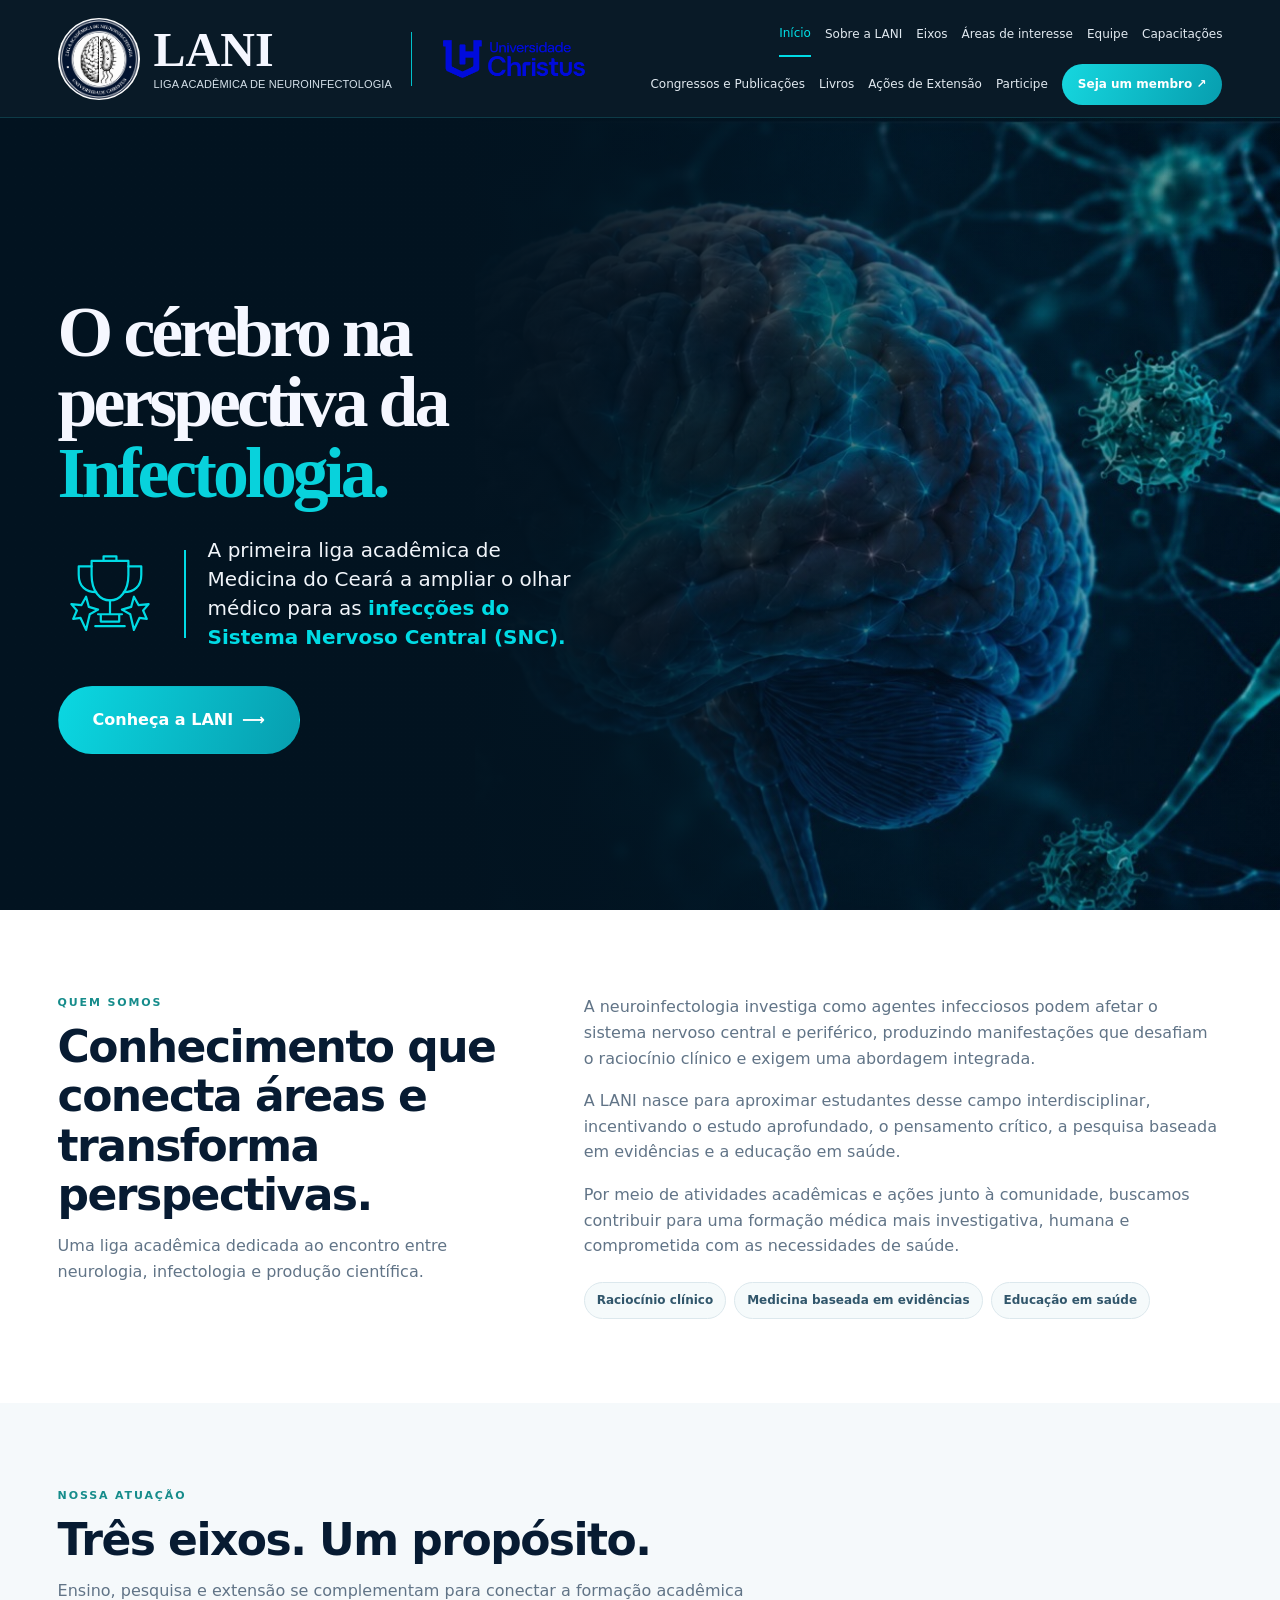
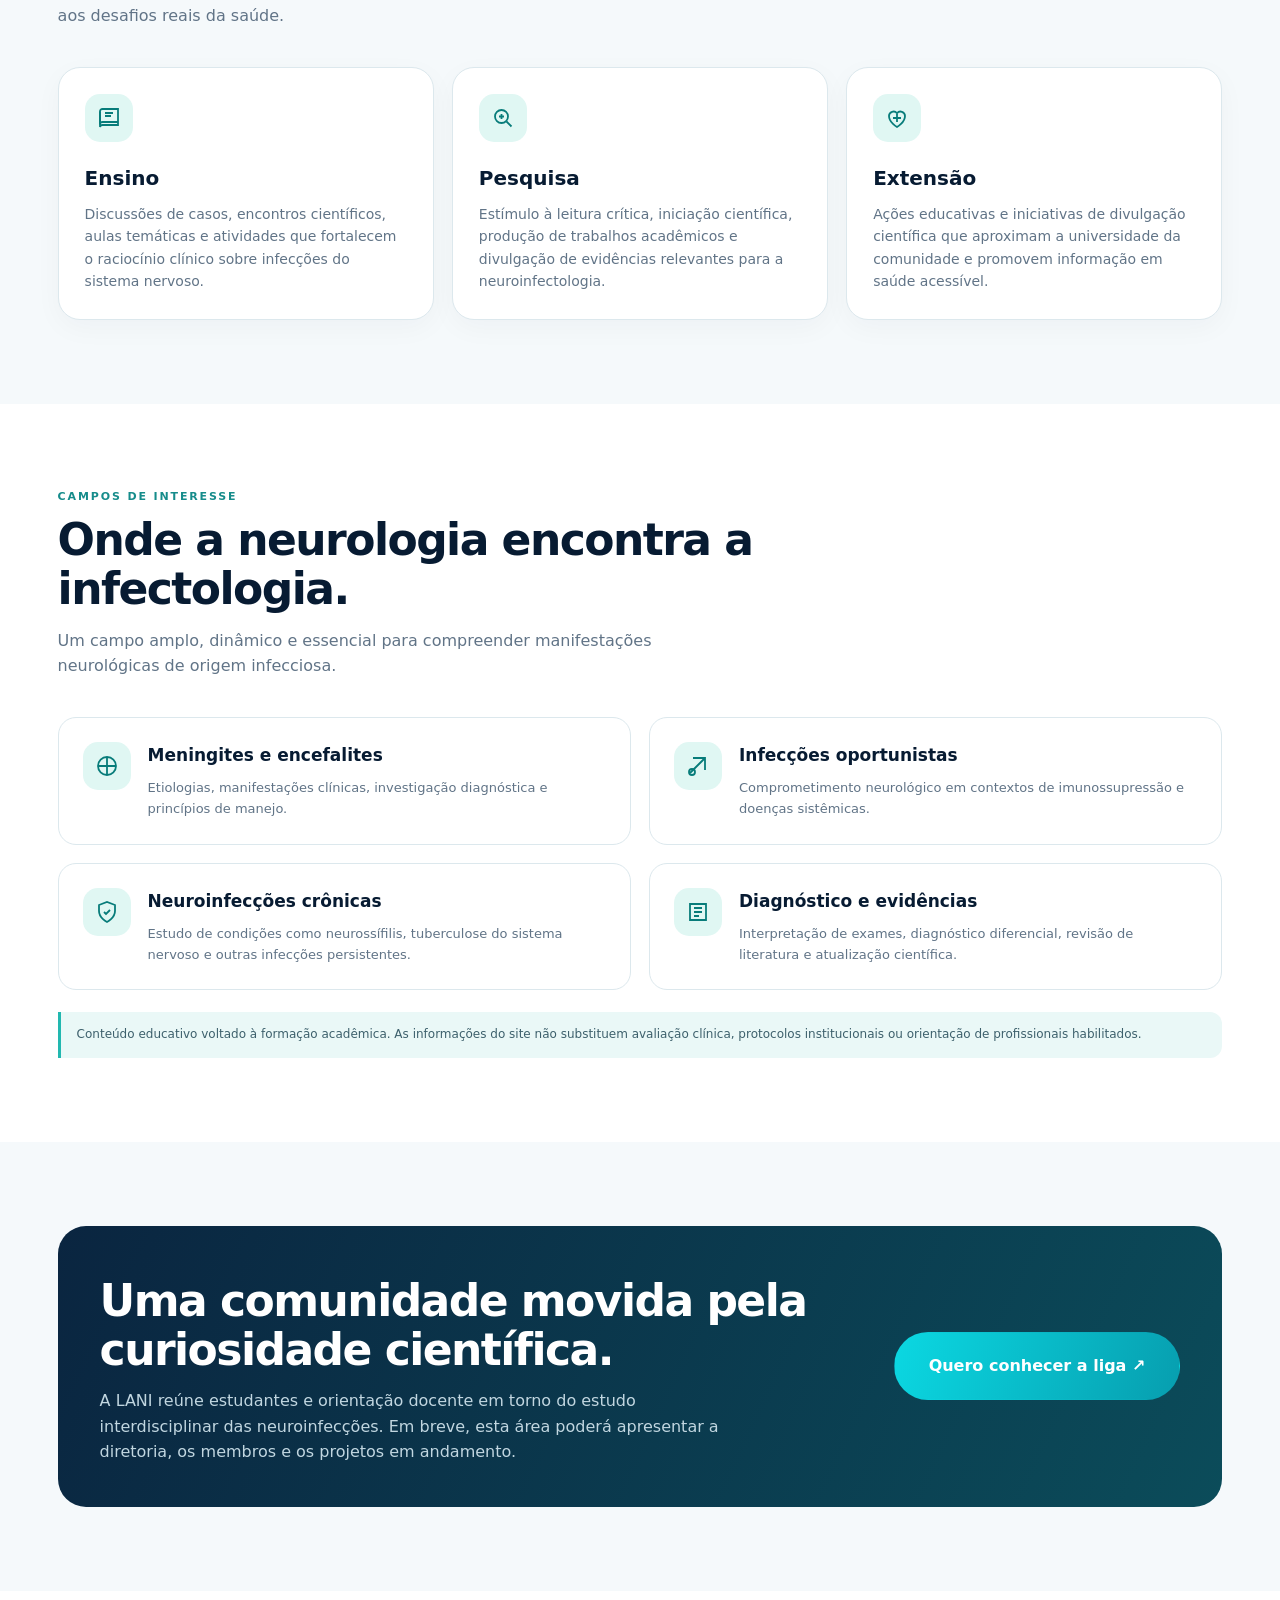
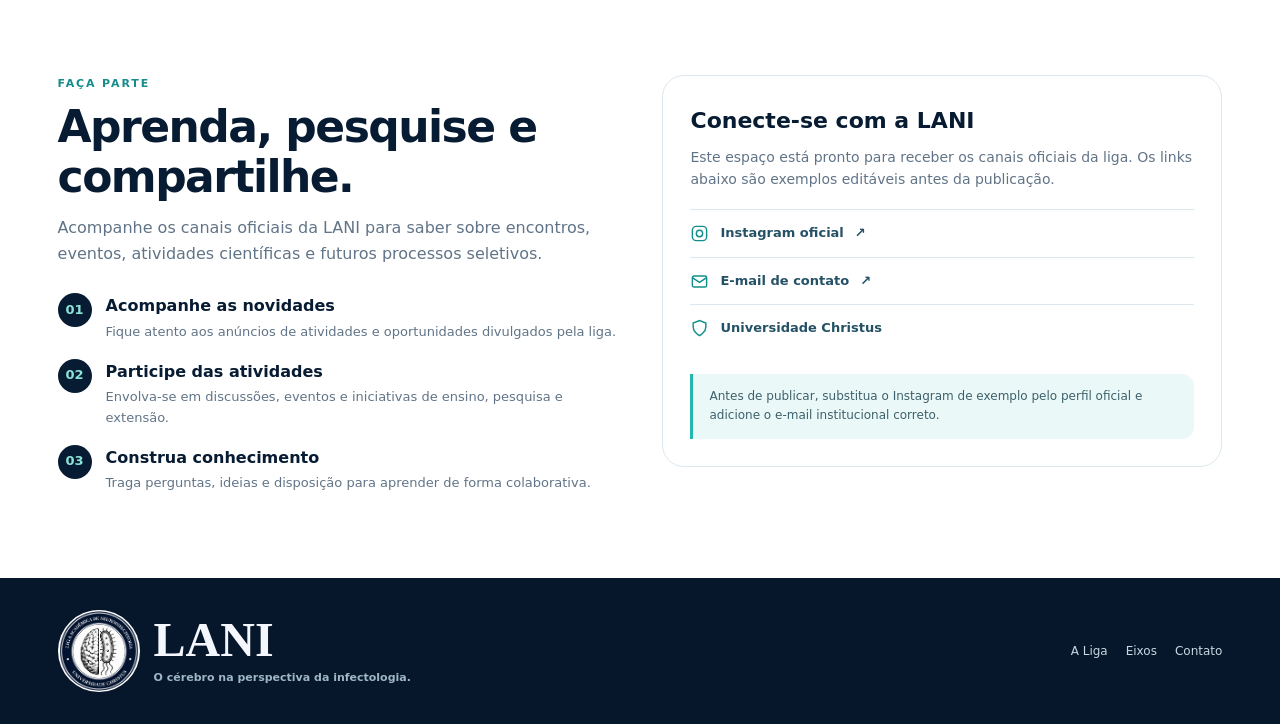
==== commit b145329b: "Make expanded navigation responsive" ====
--- a/index.html
+++ b/index.html
@@ -174,7 +174,11 @@
     @media(max-width:850px){.wrap{width:calc(100% - 36px)}.nav{height:82px}.brand strong{font-size:38px}.logo{width:62px;height:62px}.university-logo{width:118px}.brand-divider{height:44px}.navlinks{gap:12px;font-size:12px}.navlinks .nav-cta{padding:12px 15px}.hero{min-height:calc(100vh - 82px);background-position:62% center}.hero-grid{min-height:calc(100vh - 82px);grid-template-columns:1fr;padding:64px 0 58px}.hero-grid>div:first-child{max-width:650px}h1{font-size:clamp(54px,8vw,76px)}.hero-art{display:none}}
     @media(max-width:700px){.nav{height:auto;min-height:76px;gap:10px}.brand{gap:8px}.brand strong{font-size:33px}.brand small{font-size:8px;white-space:normal;max-width:118px}.brand-name{max-width:120px}.logo{width:52px;height:52px}.brand-divider{height:38px;margin:0 1px}.university-logo{width:96px}.menu-btn{display:block}.navlinks{top:76px}.hero{min-height:auto;background-position:58% center;background-size:auto 100%}.hero:before{background:linear-gradient(90deg,rgba(2,19,32,.97),rgba(2,19,32,.75))}.hero-grid{min-height:680px;padding:58px 0 54px}.eyebrow{font-size:10px;letter-spacing:.16em}h1{font-size:clamp(47px,12vw,66px);line-height:1.02;margin:22px 0}.hero-award{gap:14px;align-items:flex-start}.trophy{width:66px;height:70px}.award-divider{height:85px}.hero-award p{font-size:15px}.hero p{font-size:15px}.btn{font-size:14px;padding:16px 23px}}
 
-  @media(min-width:1001px){.nav{height:auto;min-height:108px;padding:12px 0}.navlinks{flex-wrap:wrap;justify-content:flex-end;gap:7px 13px;max-width:68%;white-space:normal}.navlinks a{font-size:12px;padding:5px 0}}@media(max-width:1000px){.nav{position:relative}.menu-btn{display:block}.navlinks{display:none;position:absolute;top:100%;left:0;right:0;padding:16px 22px;background:#021320;flex-direction:column;align-items:stretch;gap:0;z-index:80}.navlinks.open{display:flex}.navlinks a{padding:11px 4px;font-size:14px}.navlinks .nav-cta{text-align:center;margin-top:8px}} </style>
+  @media(min-width:1001px){.nav{height:auto;min-height:108px;padding:12px 0}.navlinks{flex-wrap:wrap;justify-content:flex-end;gap:7px 13px;max-width:68%;white-space:normal}.navlinks a{font-size:12px;padding:5px 0}}@media(max-width:1000px){.nav{position:relative}.menu-btn{display:block}.navlinks{display:none;position:absolute;top:100%;left:0;right:0;padding:16px 22px;background:#021320;flex-direction:column;align-items:stretch;gap:0;z-index:80}.navlinks.open{display:flex}.navlinks a{padding:11px 4px;font-size:14px}.navlinks .nav-cta{text-align:center;margin-top:8px}} 
+/* Menu institucional ampliado e responsivo */
+@media(min-width:1001px){.nav{height:auto;min-height:108px;padding-block:12px;align-items:center}.navlinks{display:flex;flex-wrap:wrap;justify-content:flex-end;gap:7px 14px;max-width:70%;white-space:normal}.navlinks a{font-size:12px;padding:5px 0}.navlinks .nav-cta{padding:11px 16px}}
+@media(max-width:1000px){.nav{position:relative}.menu-btn{display:block;flex:none}.navlinks{display:none;position:absolute;top:100%;left:0;right:0;padding:16px 22px 22px;background:#021320;flex-direction:column;align-items:stretch;gap:0;border-top:1px solid rgba(34,211,220,.18);border-bottom:1px solid rgba(34,211,220,.18);white-space:normal;max-width:none;z-index:80}.navlinks.open{display:flex}.navlinks a{padding:11px 4px;font-size:14px}.navlinks .nav-cta{text-align:center;margin-top:8px}}
+</style>
 </head>
 <body>
 <header class="topbar">
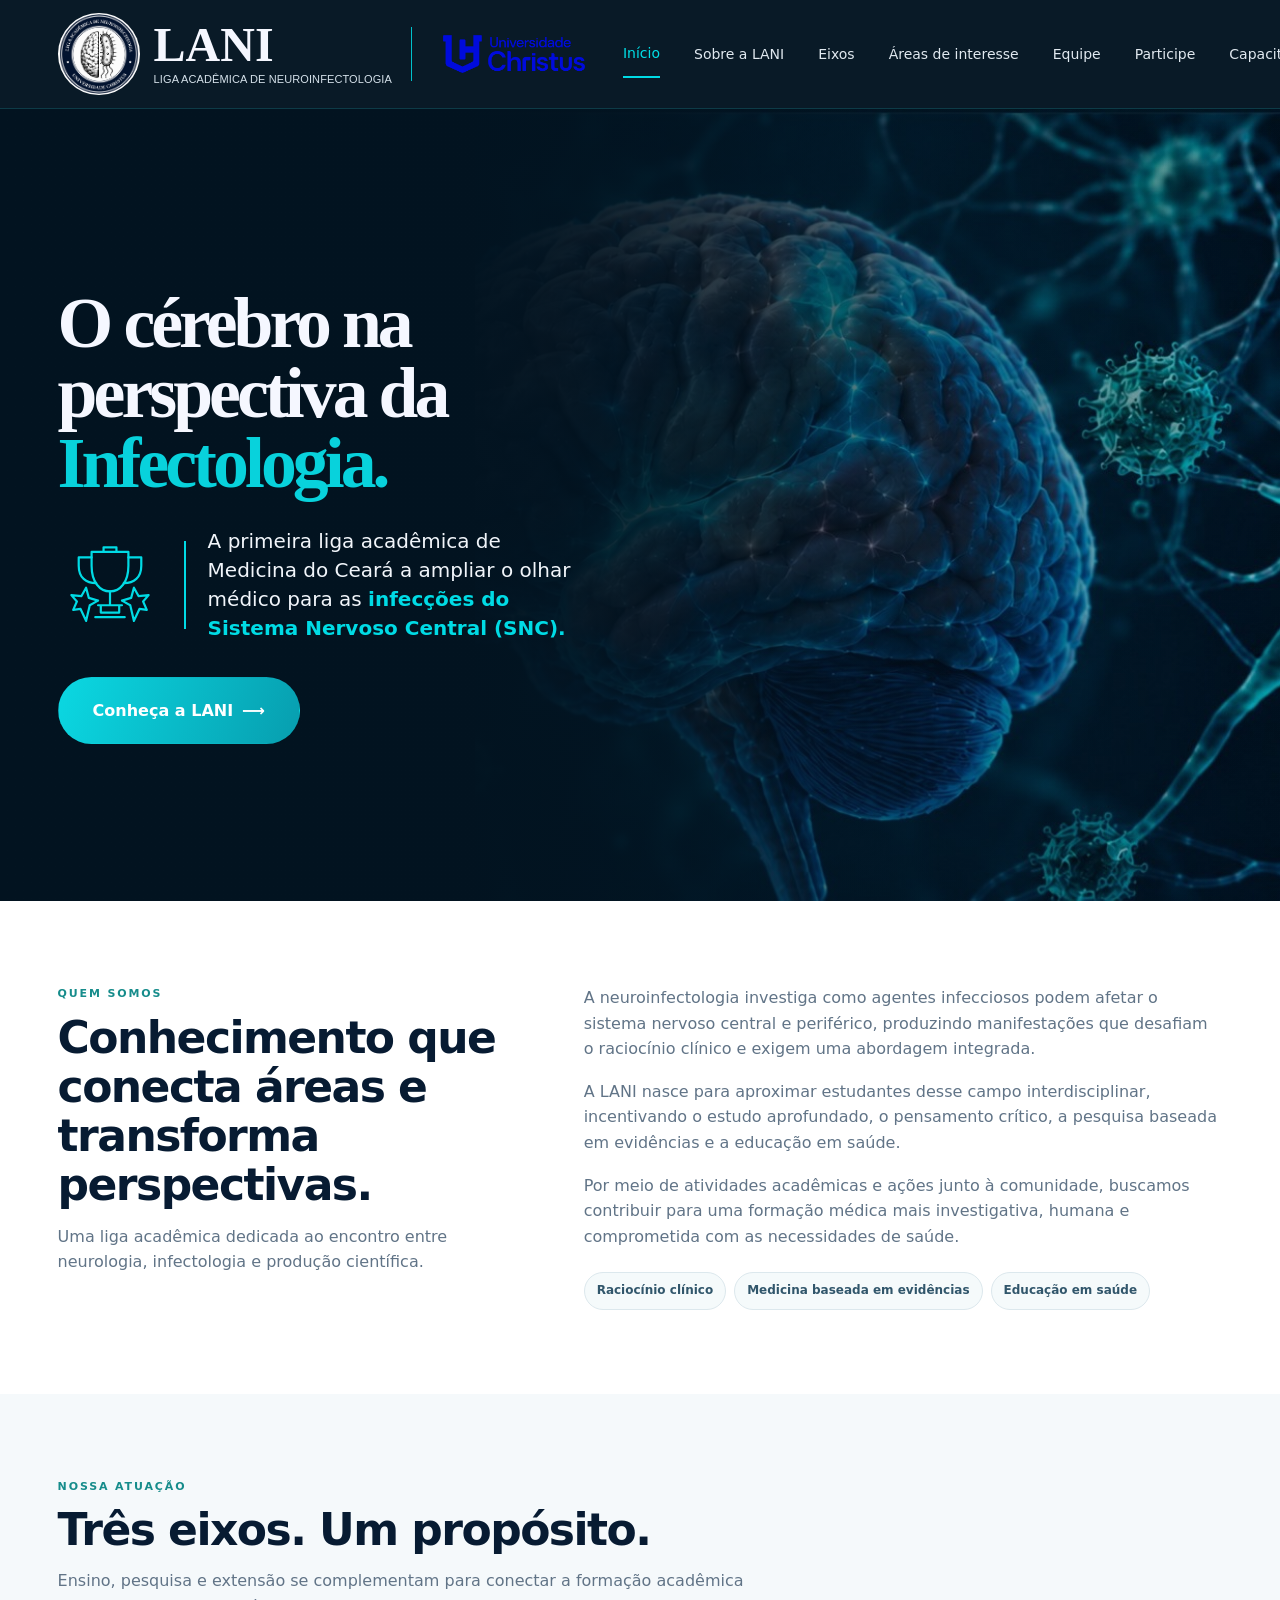
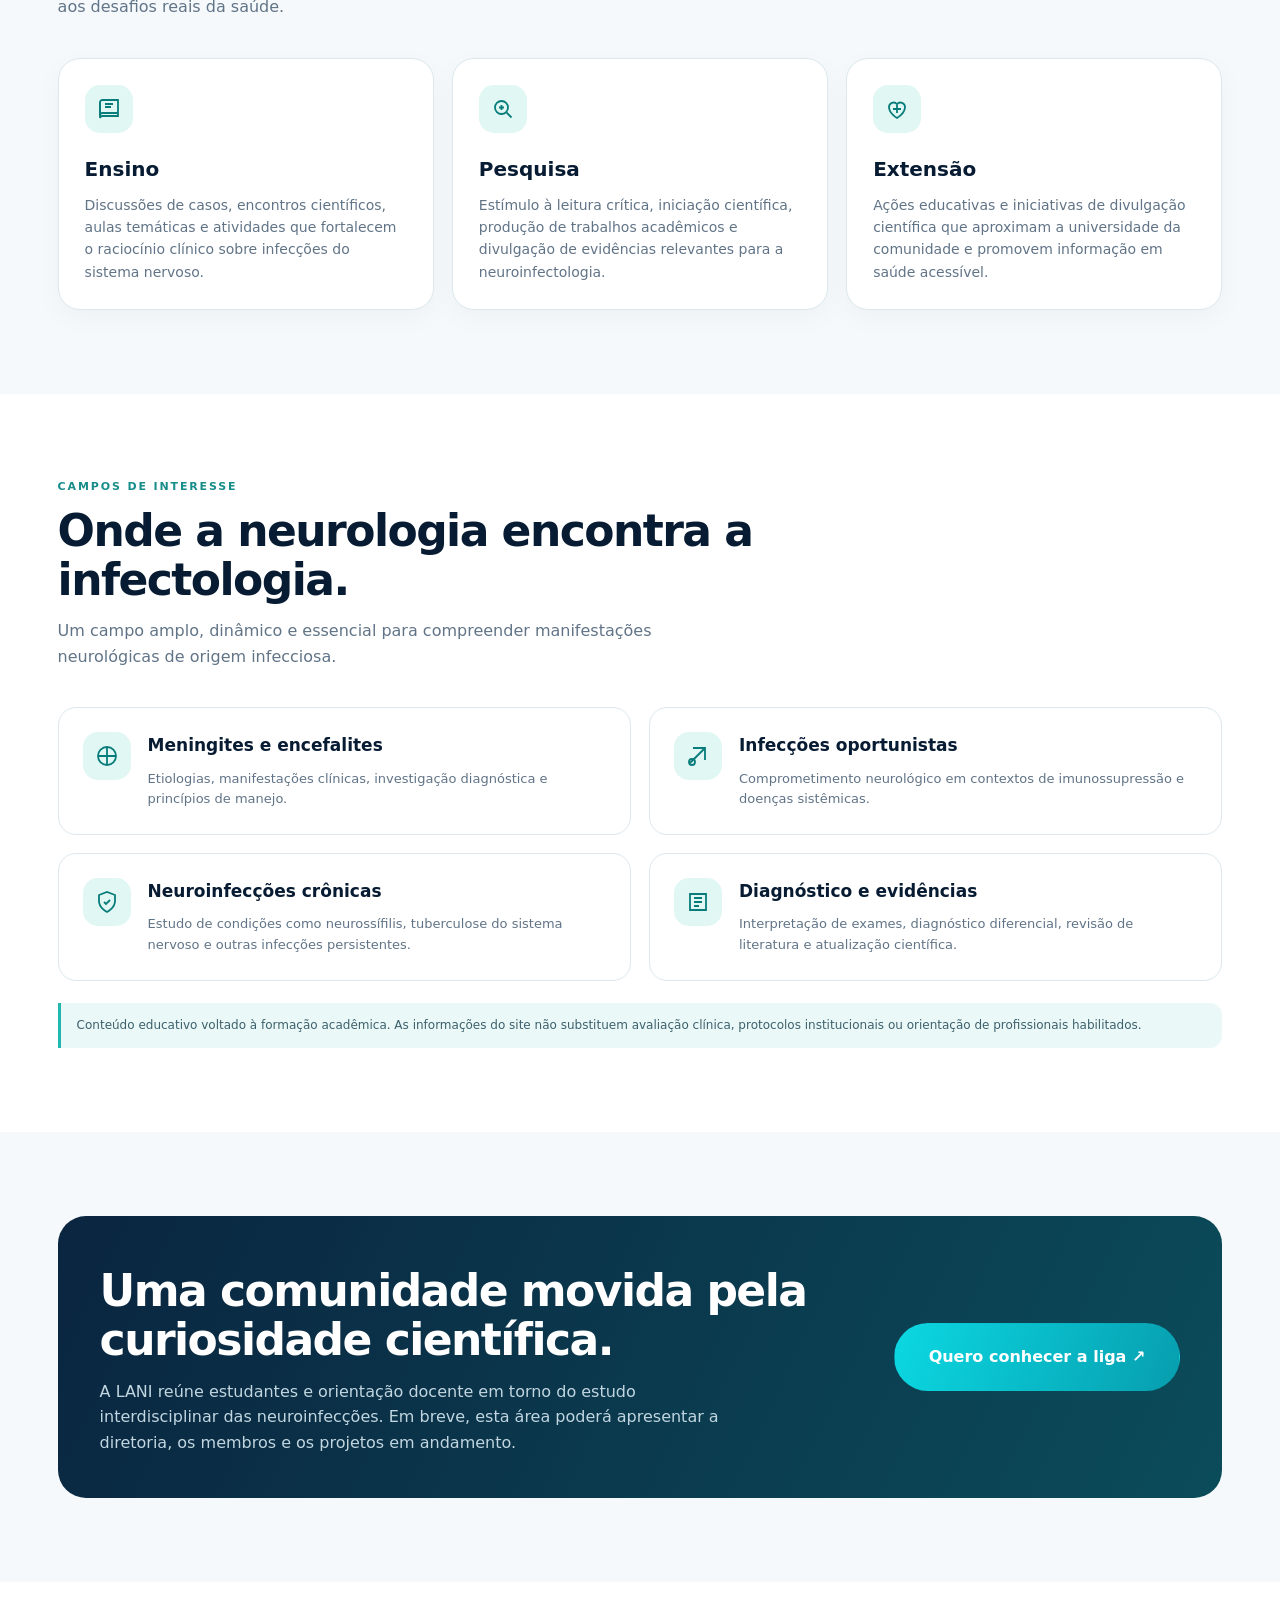
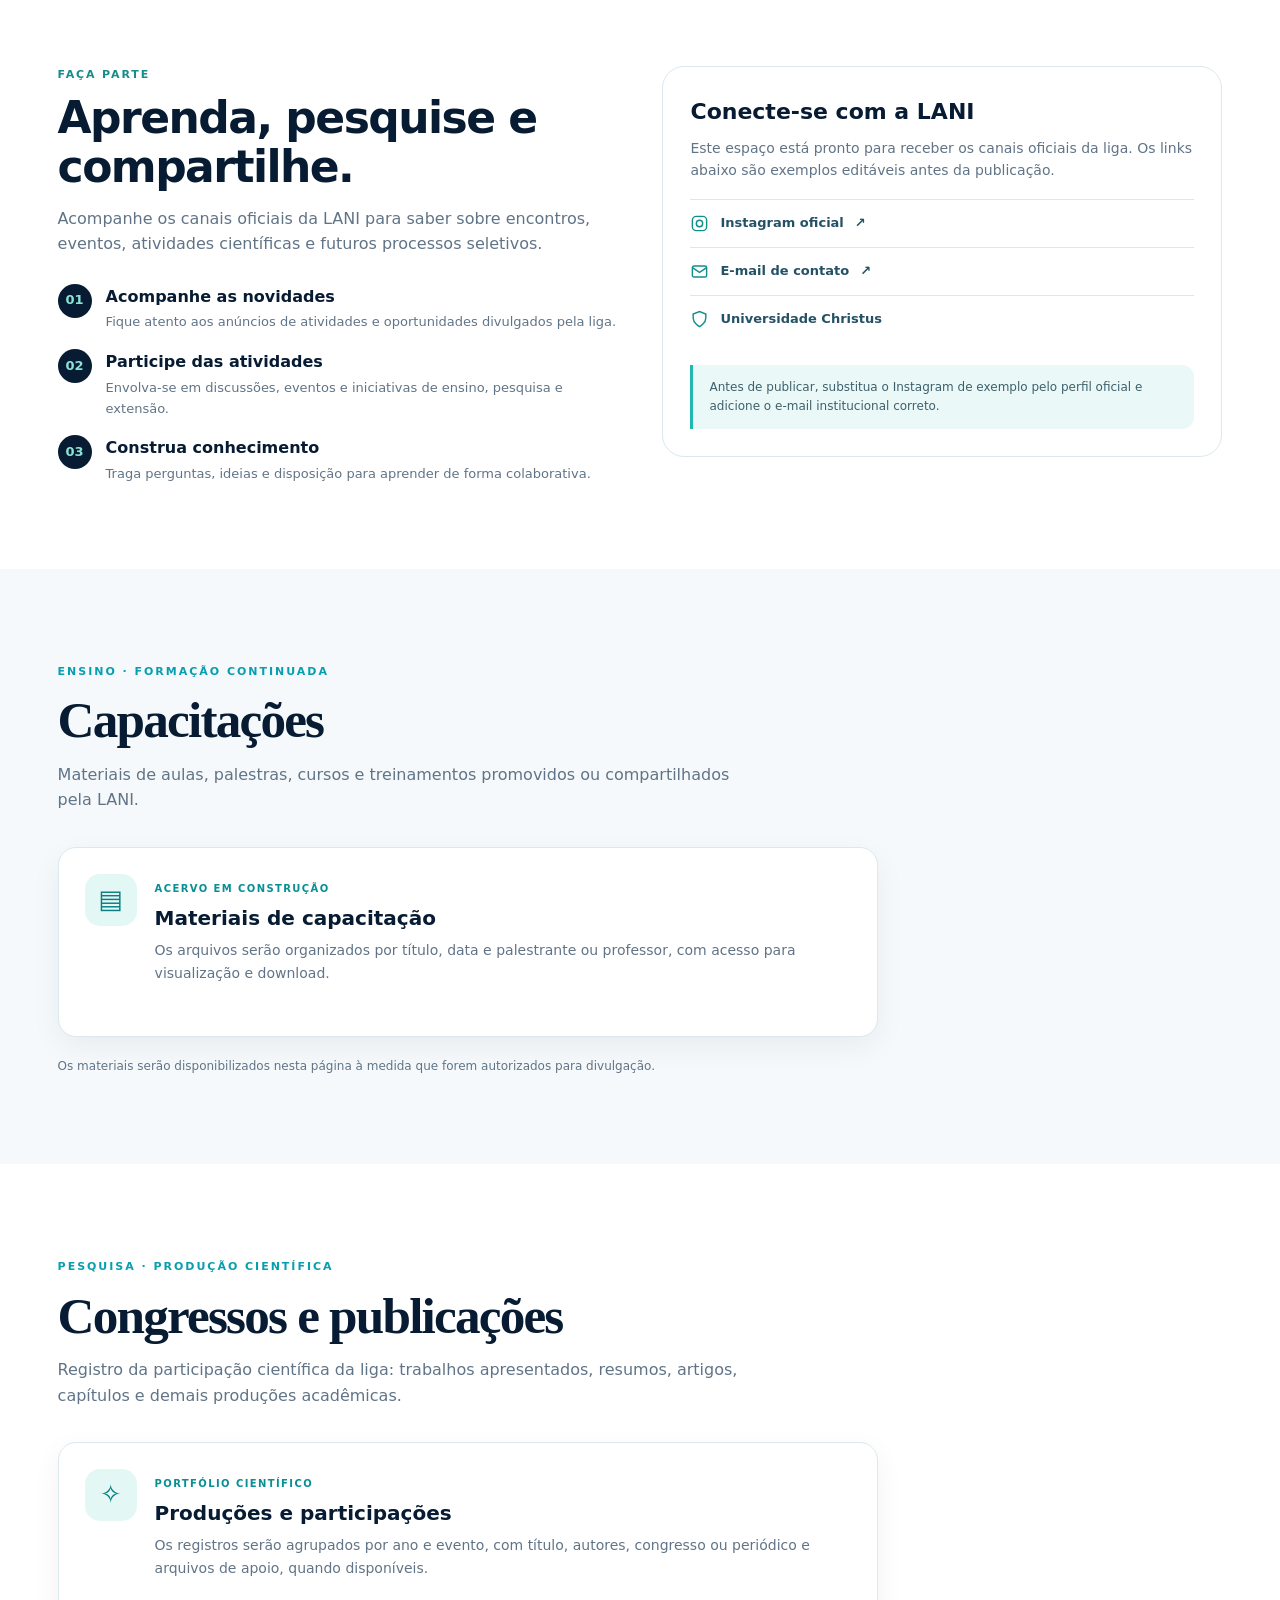
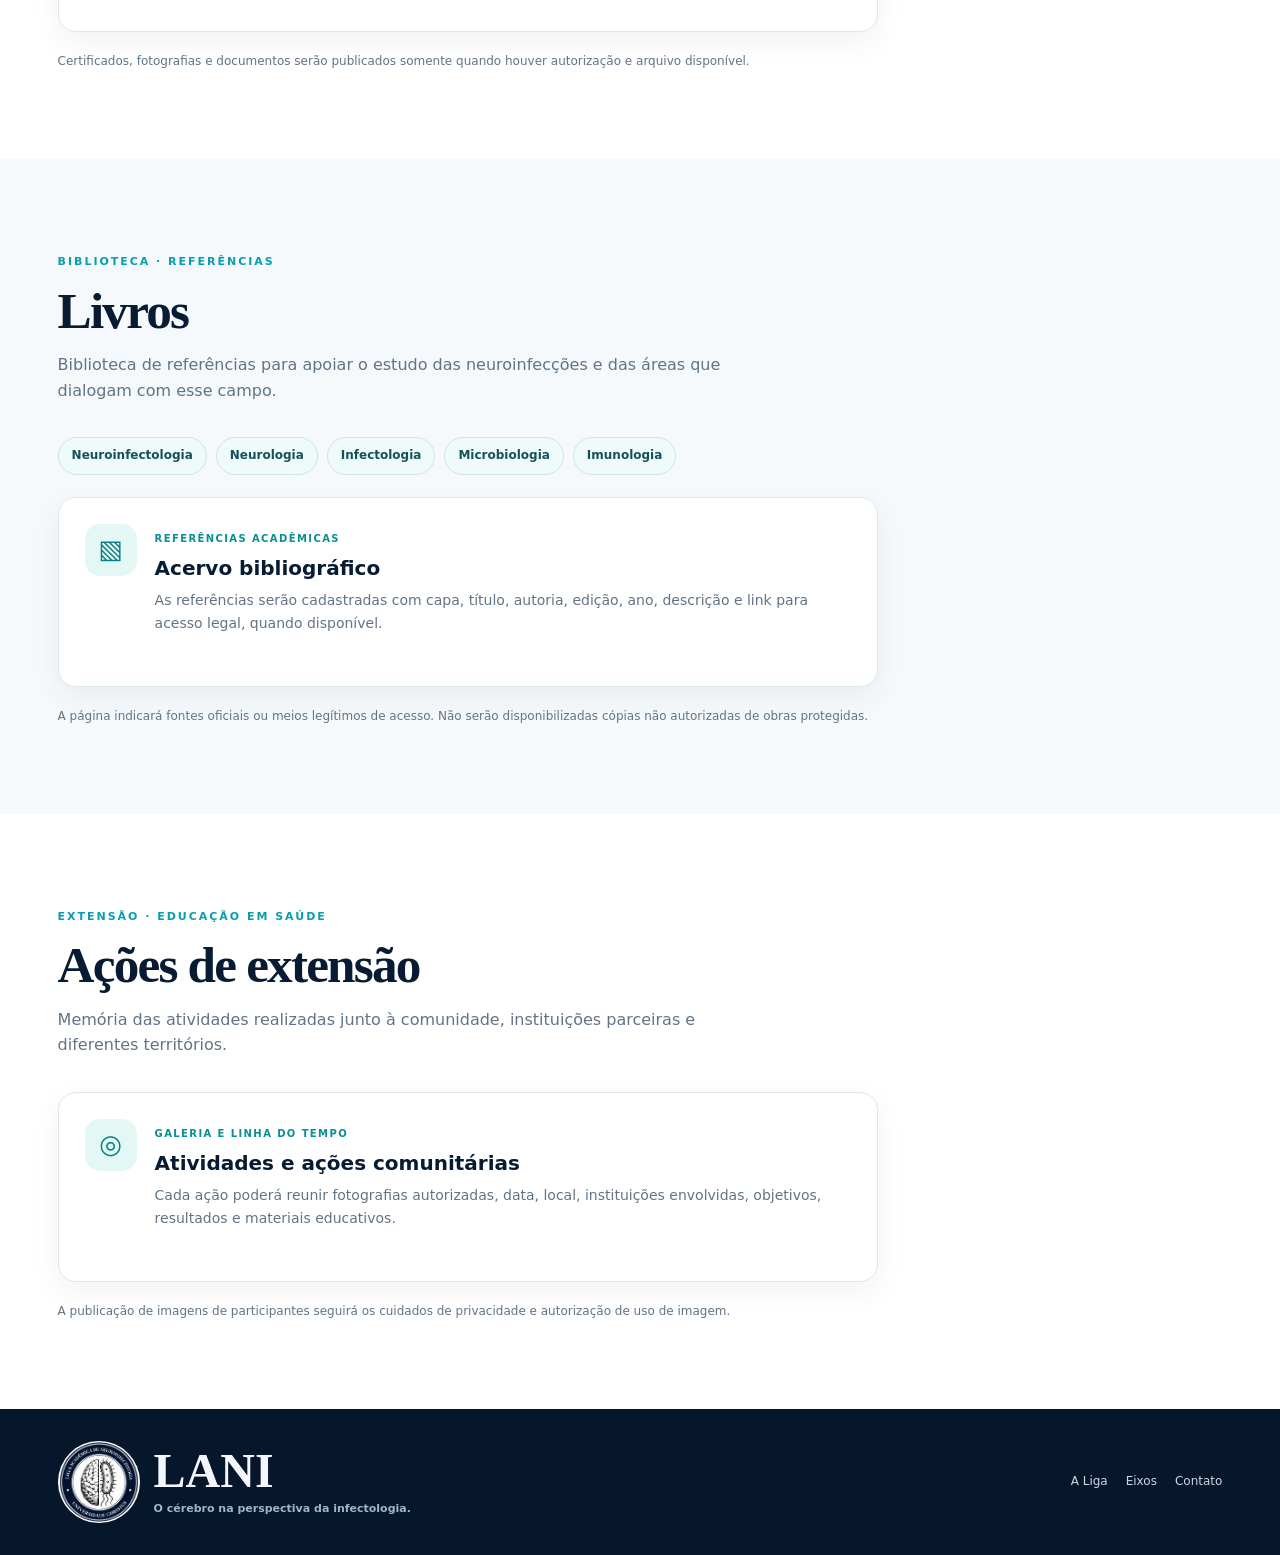
==== commit 80b89653: "Add files via upload" ====
--- a/index.html
+++ b/index.html
@@ -174,10 +174,45 @@
     @media(max-width:850px){.wrap{width:calc(100% - 36px)}.nav{height:82px}.brand strong{font-size:38px}.logo{width:62px;height:62px}.university-logo{width:118px}.brand-divider{height:44px}.navlinks{gap:12px;font-size:12px}.navlinks .nav-cta{padding:12px 15px}.hero{min-height:calc(100vh - 82px);background-position:62% center}.hero-grid{min-height:calc(100vh - 82px);grid-template-columns:1fr;padding:64px 0 58px}.hero-grid>div:first-child{max-width:650px}h1{font-size:clamp(54px,8vw,76px)}.hero-art{display:none}}
     @media(max-width:700px){.nav{height:auto;min-height:76px;gap:10px}.brand{gap:8px}.brand strong{font-size:33px}.brand small{font-size:8px;white-space:normal;max-width:118px}.brand-name{max-width:120px}.logo{width:52px;height:52px}.brand-divider{height:38px;margin:0 1px}.university-logo{width:96px}.menu-btn{display:block}.navlinks{top:76px}.hero{min-height:auto;background-position:58% center;background-size:auto 100%}.hero:before{background:linear-gradient(90deg,rgba(2,19,32,.97),rgba(2,19,32,.75))}.hero-grid{min-height:680px;padding:58px 0 54px}.eyebrow{font-size:10px;letter-spacing:.16em}h1{font-size:clamp(47px,12vw,66px);line-height:1.02;margin:22px 0}.hero-award{gap:14px;align-items:flex-start}.trophy{width:66px;height:70px}.award-divider{height:85px}.hero-award p{font-size:15px}.hero p{font-size:15px}.btn{font-size:14px;padding:16px 23px}}
 
-  @media(min-width:1001px){.nav{height:auto;min-height:108px;padding:12px 0}.navlinks{flex-wrap:wrap;justify-content:flex-end;gap:7px 13px;max-width:68%;white-space:normal}.navlinks a{font-size:12px;padding:5px 0}}@media(max-width:1000px){.nav{position:relative}.menu-btn{display:block}.navlinks{display:none;position:absolute;top:100%;left:0;right:0;padding:16px 22px;background:#021320;flex-direction:column;align-items:stretch;gap:0;z-index:80}.navlinks.open{display:flex}.navlinks a{padding:11px 4px;font-size:14px}.navlinks .nav-cta{text-align:center;margin-top:8px}} 
-/* Menu institucional ampliado e responsivo */
-@media(min-width:1001px){.nav{height:auto;min-height:108px;padding-block:12px;align-items:center}.navlinks{display:flex;flex-wrap:wrap;justify-content:flex-end;gap:7px 14px;max-width:70%;white-space:normal}.navlinks a{font-size:12px;padding:5px 0}.navlinks .nav-cta{padding:11px 16px}}
-@media(max-width:1000px){.nav{position:relative}.menu-btn{display:block;flex:none}.navlinks{display:none;position:absolute;top:100%;left:0;right:0;padding:16px 22px 22px;background:#021320;flex-direction:column;align-items:stretch;gap:0;border-top:1px solid rgba(34,211,220,.18);border-bottom:1px solid rgba(34,211,220,.18);white-space:normal;max-width:none;z-index:80}.navlinks.open{display:flex}.navlinks a{padding:11px 4px;font-size:14px}.navlinks .nav-cta{text-align:center;margin-top:8px}}
+  
+
+/* Áreas de acervo acadêmico — expansão 2026 */
+.lani-library-section{padding:88px 0;background:var(--paper);scroll-margin-top:100px}
+.lani-library-section.library-alt{background:#fff}
+.library-heading{max-width:760px;margin:0 0 34px}
+.library-kicker{display:inline-block;color:#079eaf;font-size:11px;font-weight:850;letter-spacing:.18em;margin-bottom:12px}
+.library-heading h2{font-family:Georgia,'Times New Roman',serif;color:var(--navy);font-size:clamp(34px,4vw,52px);line-height:1.08;letter-spacing:-.035em;margin:0 0 14px}
+.library-heading p{font-size:16px;color:var(--muted);max-width:680px;margin:0}
+.library-grid{display:grid;grid-template-columns:repeat(3,minmax(0,1fr));gap:18px}
+.library-card{display:flex;gap:18px;align-items:flex-start;min-height:190px;padding:26px;border:1px solid var(--line);border-radius:18px;background:#fff;box-shadow:0 10px 30px rgba(7,27,50,.055)}
+.library-empty{grid-column:1/-1;max-width:820px}
+.library-icon{display:grid;place-items:center;width:52px;height:52px;flex:none;border-radius:15px;background:#e3f7f5;color:#087f83;font-size:26px;font-weight:700}
+.library-tag{display:inline-block;color:#078f94;font-size:10px;font-weight:850;letter-spacing:.14em;margin:0 0 9px}
+.library-card h3{margin:0 0 8px;color:var(--navy);font-size:20px;line-height:1.25}
+.library-card p{margin:0;color:var(--muted);font-size:14px;line-height:1.65}
+.library-note{margin:20px 0 0;color:var(--muted);font-size:12px}
+.book-topics{display:flex;flex-wrap:wrap;gap:9px;margin:0 0 22px}
+.book-topics span{padding:8px 13px;border:1px solid #cde5e7;border-radius:999px;background:#effafa;color:#15505b;font-size:12px;font-weight:700}
+@media(max-width:1200px){
+  .nav{position:relative}
+  .menu-btn{display:block}
+  .navlinks{display:none;position:absolute;top:100%;left:-20px;right:-20px;padding:18px 22px 24px;background:var(--navy);flex-direction:column;align-items:stretch;gap:0;border-bottom:1px solid #29455b;box-shadow:0 18px 30px rgba(0,0,0,.18)}
+  .navlinks.open{display:flex}
+  .navlinks a{padding:11px 4px}
+  .navlinks .nav-cta{text-align:center;margin-top:8px}
+}
+@media(max-width:700px){
+  .lani-library-section{padding:62px 0}
+  .library-heading{margin-bottom:25px}
+  .library-heading p{font-size:14px}
+  .library-card{padding:20px;gap:14px}
+  .library-icon{width:44px;height:44px;border-radius:12px;font-size:22px}
+  .library-card h3{font-size:18px}
+  .library-card p{font-size:13px}
+  .book-topics{gap:7px}
+  .book-topics span{font-size:11px;padding:7px 10px}
+}
+
 </style>
 </head>
 <body>
@@ -189,9 +224,9 @@
       <span class="brand-divider" aria-hidden="true"></span>
       <img class="university-logo" src="[data-uri]" alt="Universidade Christus">
     </a>
-    <button class="menu-btn" id="menuBtn" aria-expanded="false" aria-controls="navlinks">Menu ☰</button>
+    <button class="menu-btn" id="menuBtn" aria-label="Abrir menu" aria-expanded="false" aria-expanded="false" aria-controls="navlinks">Menu ☰</button>
     <nav class="navlinks" id="navlinks" aria-label="Navegação principal">
-      <a href="#inicio">Início</a><a href="#sobre">Sobre a LANI</a><a href="#eixos">Eixos</a><a href="#atuacao">Áreas de interesse</a><a href="#equipe">Equipe</a><a href="capacitacoes.html">Capacitações</a><a href="congressos-publicacoes.html">Congressos e Publicações</a><a href="livros.html">Livros</a><a href="acoes-extensao.html">Ações de Extensão</a><a href="#participe">Participe</a><a class="nav-cta" href="#participe">Seja um membro ↗</a>
+      <a href="#inicio">Início</a><a href="#sobre">Sobre a LANI</a><a href="#eixos">Eixos</a><a href="#atuacao">Áreas de interesse</a><a href="#equipe">Equipe</a><a href="#participe">Participe</a><a href="#capacitacoes">Capacitações</a><a href="#congressos">Congressos e publicações</a><a href="#livros">Livros</a><a href="#extensao">Ações de extensão</a><a class="nav-cta" href="#participe">Seja um membro ↗</a>
     </nav>
   </div>
 </header>
@@ -304,6 +339,82 @@
       </aside>
     </div>
   </section>
+
+  <section class="section lani-library-section" id="capacitacoes">
+    <div class="wrap">
+      <div class="library-heading">
+        <span class="library-kicker">ENSINO · FORMAÇÃO CONTINUADA</span>
+        <h2>Capacitações</h2>
+        <p>Materiais de aulas, palestras, cursos e treinamentos promovidos ou compartilhados pela LANI.</p>
+      </div>
+      <div class="library-grid">
+        <article class="library-card library-empty">
+          <span class="library-icon" aria-hidden="true">▤</span>
+          <div><span class="library-tag">ACERVO EM CONSTRUÇÃO</span><h3>Materiais de capacitação</h3>
+          <p>Os arquivos serão organizados por título, data e palestrante ou professor, com acesso para visualização e download.</p></div>
+        </article>
+      </div>
+      <p class="library-note">Os materiais serão disponibilizados nesta página à medida que forem autorizados para divulgação.</p>
+    </div>
+  </section>
+
+  <section class="section lani-library-section library-alt" id="congressos">
+    <div class="wrap">
+      <div class="library-heading">
+        <span class="library-kicker">PESQUISA · PRODUÇÃO CIENTÍFICA</span>
+        <h2>Congressos e publicações</h2>
+        <p>Registro da participação científica da liga: trabalhos apresentados, resumos, artigos, capítulos e demais produções acadêmicas.</p>
+      </div>
+      <div class="library-grid">
+        <article class="library-card library-empty">
+          <span class="library-icon" aria-hidden="true">✧</span>
+          <div><span class="library-tag">PORTFÓLIO CIENTÍFICO</span><h3>Produções e participações</h3>
+          <p>Os registros serão agrupados por ano e evento, com título, autores, congresso ou periódico e arquivos de apoio, quando disponíveis.</p></div>
+        </article>
+      </div>
+      <p class="library-note">Certificados, fotografias e documentos serão publicados somente quando houver autorização e arquivo disponível.</p>
+    </div>
+  </section>
+
+  <section class="section lani-library-section" id="livros">
+    <div class="wrap">
+      <div class="library-heading">
+        <span class="library-kicker">BIBLIOTECA · REFERÊNCIAS</span>
+        <h2>Livros</h2>
+        <p>Biblioteca de referências para apoiar o estudo das neuroinfecções e das áreas que dialogam com esse campo.</p>
+      </div>
+      <div class="book-topics" aria-label="Categorias temáticas">
+        <span>Neuroinfectologia</span><span>Neurologia</span><span>Infectologia</span><span>Microbiologia</span><span>Imunologia</span>
+      </div>
+      <div class="library-grid">
+        <article class="library-card library-empty">
+          <span class="library-icon" aria-hidden="true">▧</span>
+          <div><span class="library-tag">REFERÊNCIAS ACADÊMICAS</span><h3>Acervo bibliográfico</h3>
+          <p>As referências serão cadastradas com capa, título, autoria, edição, ano, descrição e link para acesso legal, quando disponível.</p></div>
+        </article>
+      </div>
+      <p class="library-note">A página indicará fontes oficiais ou meios legítimos de acesso. Não serão disponibilizadas cópias não autorizadas de obras protegidas.</p>
+    </div>
+  </section>
+
+  <section class="section lani-library-section library-alt" id="extensao">
+    <div class="wrap">
+      <div class="library-heading">
+        <span class="library-kicker">EXTENSÃO · EDUCAÇÃO EM SAÚDE</span>
+        <h2>Ações de extensão</h2>
+        <p>Memória das atividades realizadas junto à comunidade, instituições parceiras e diferentes territórios.</p>
+      </div>
+      <div class="library-grid">
+        <article class="library-card library-empty">
+          <span class="library-icon" aria-hidden="true">◎</span>
+          <div><span class="library-tag">GALERIA E LINHA DO TEMPO</span><h3>Atividades e ações comunitárias</h3>
+          <p>Cada ação poderá reunir fotografias autorizadas, data, local, instituições envolvidas, objetivos, resultados e materiais educativos.</p></div>
+        </article>
+      </div>
+      <p class="library-note">A publicação de imagens de participantes seguirá os cuidados de privacidade e autorização de uso de imagem.</p>
+    </div>
+  </section>
+
 </main>
 
 <footer class="footer">
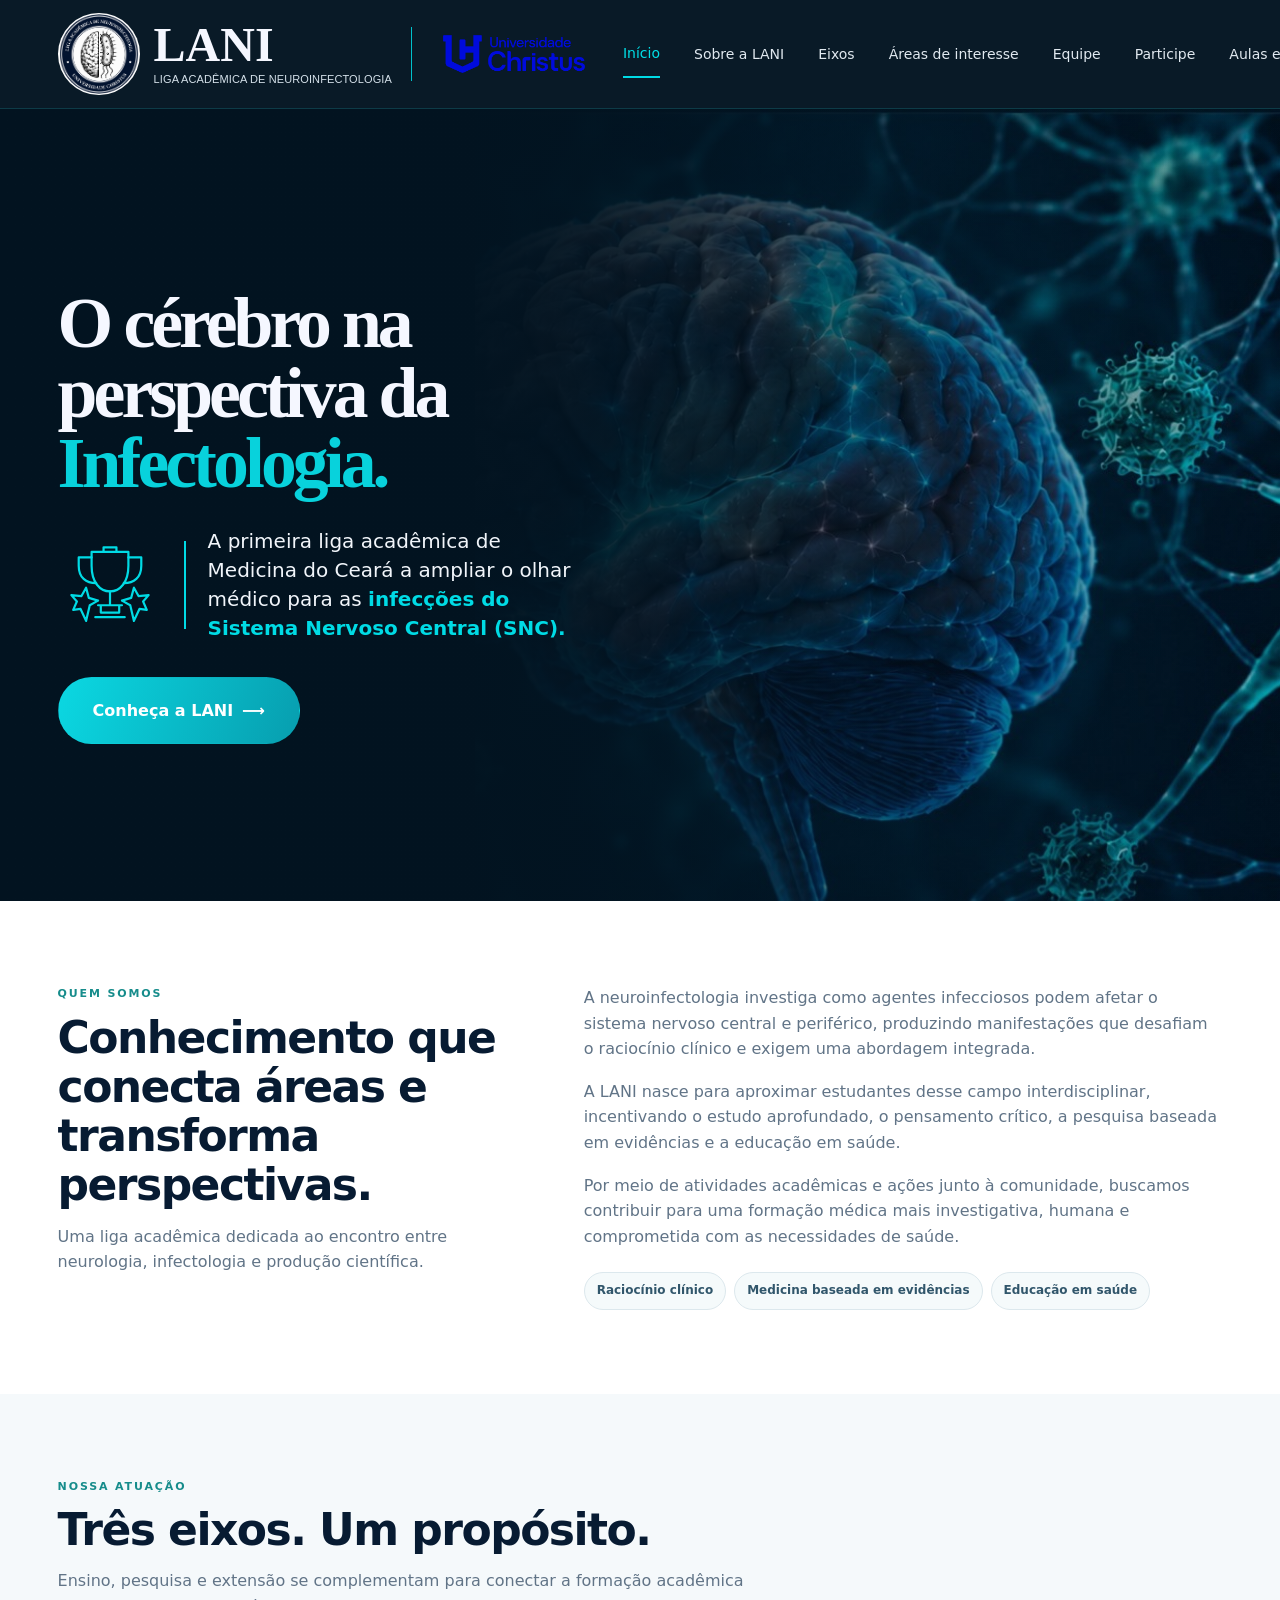
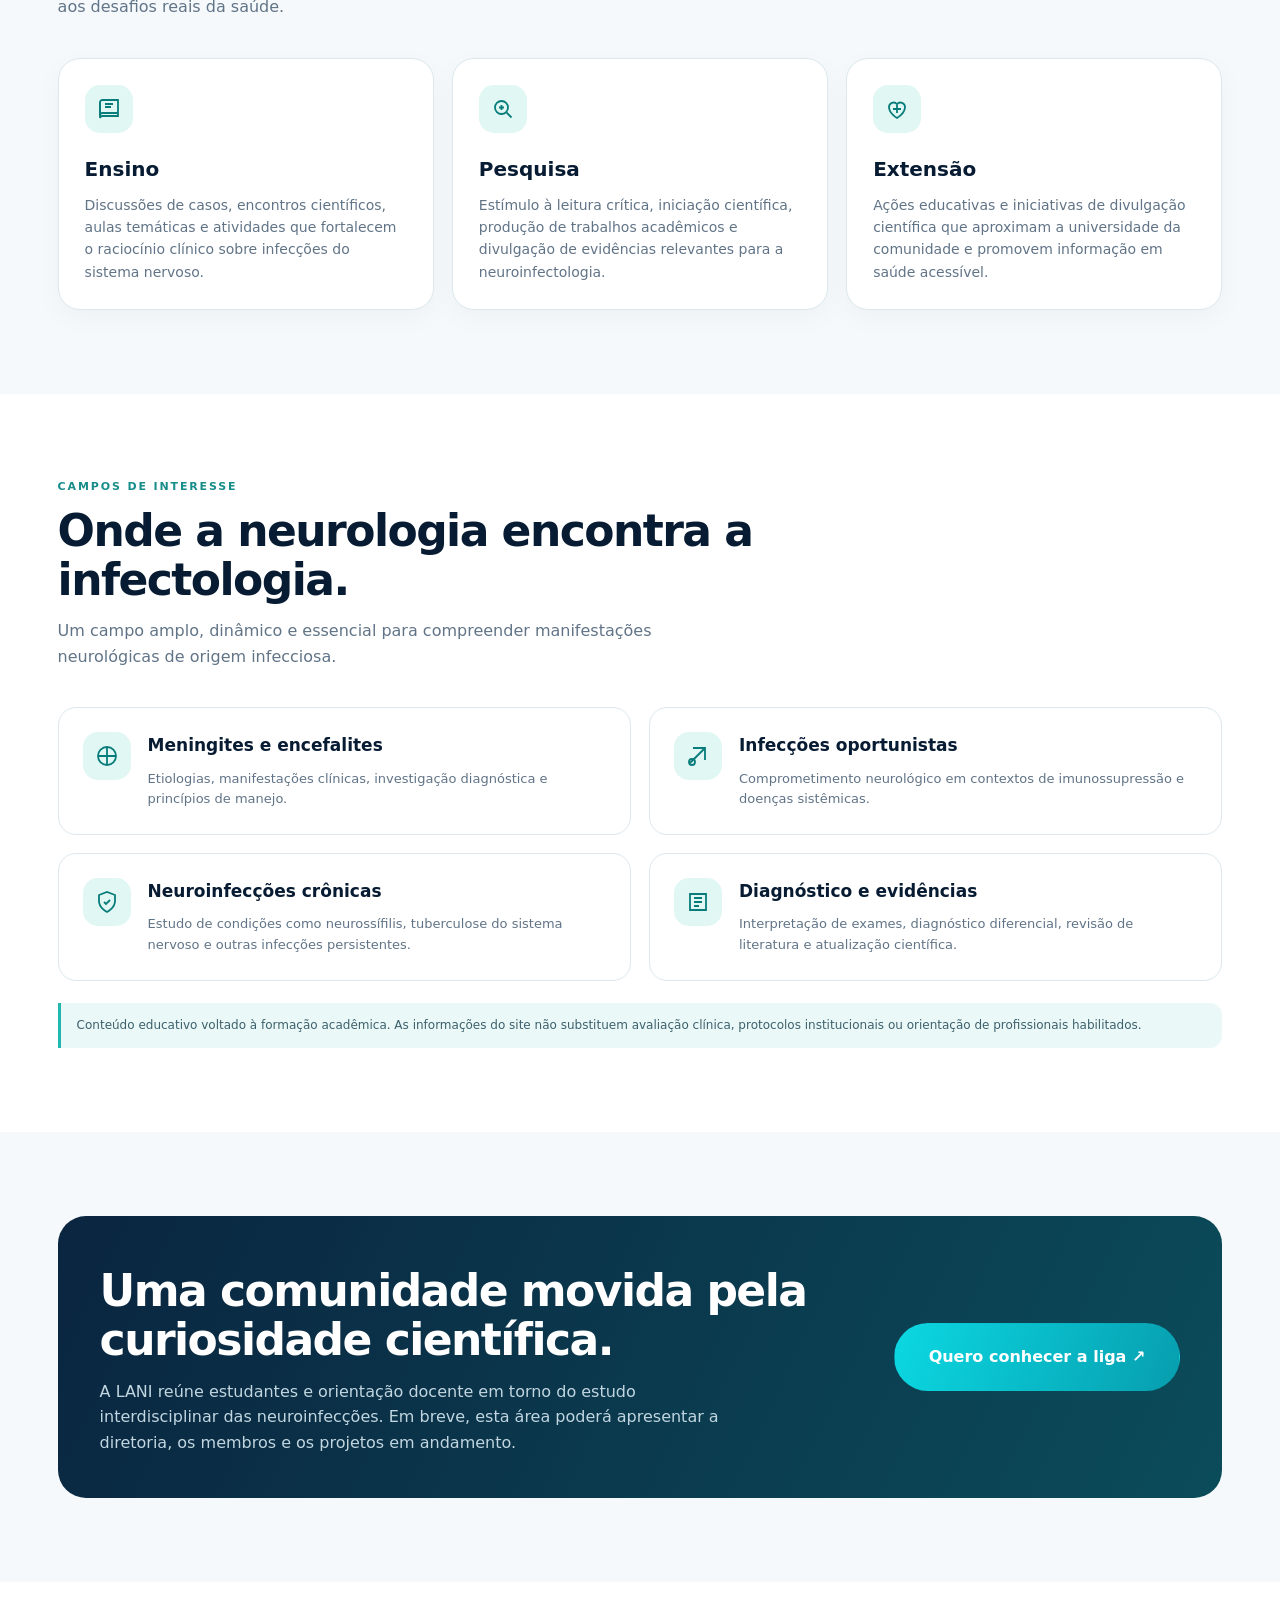
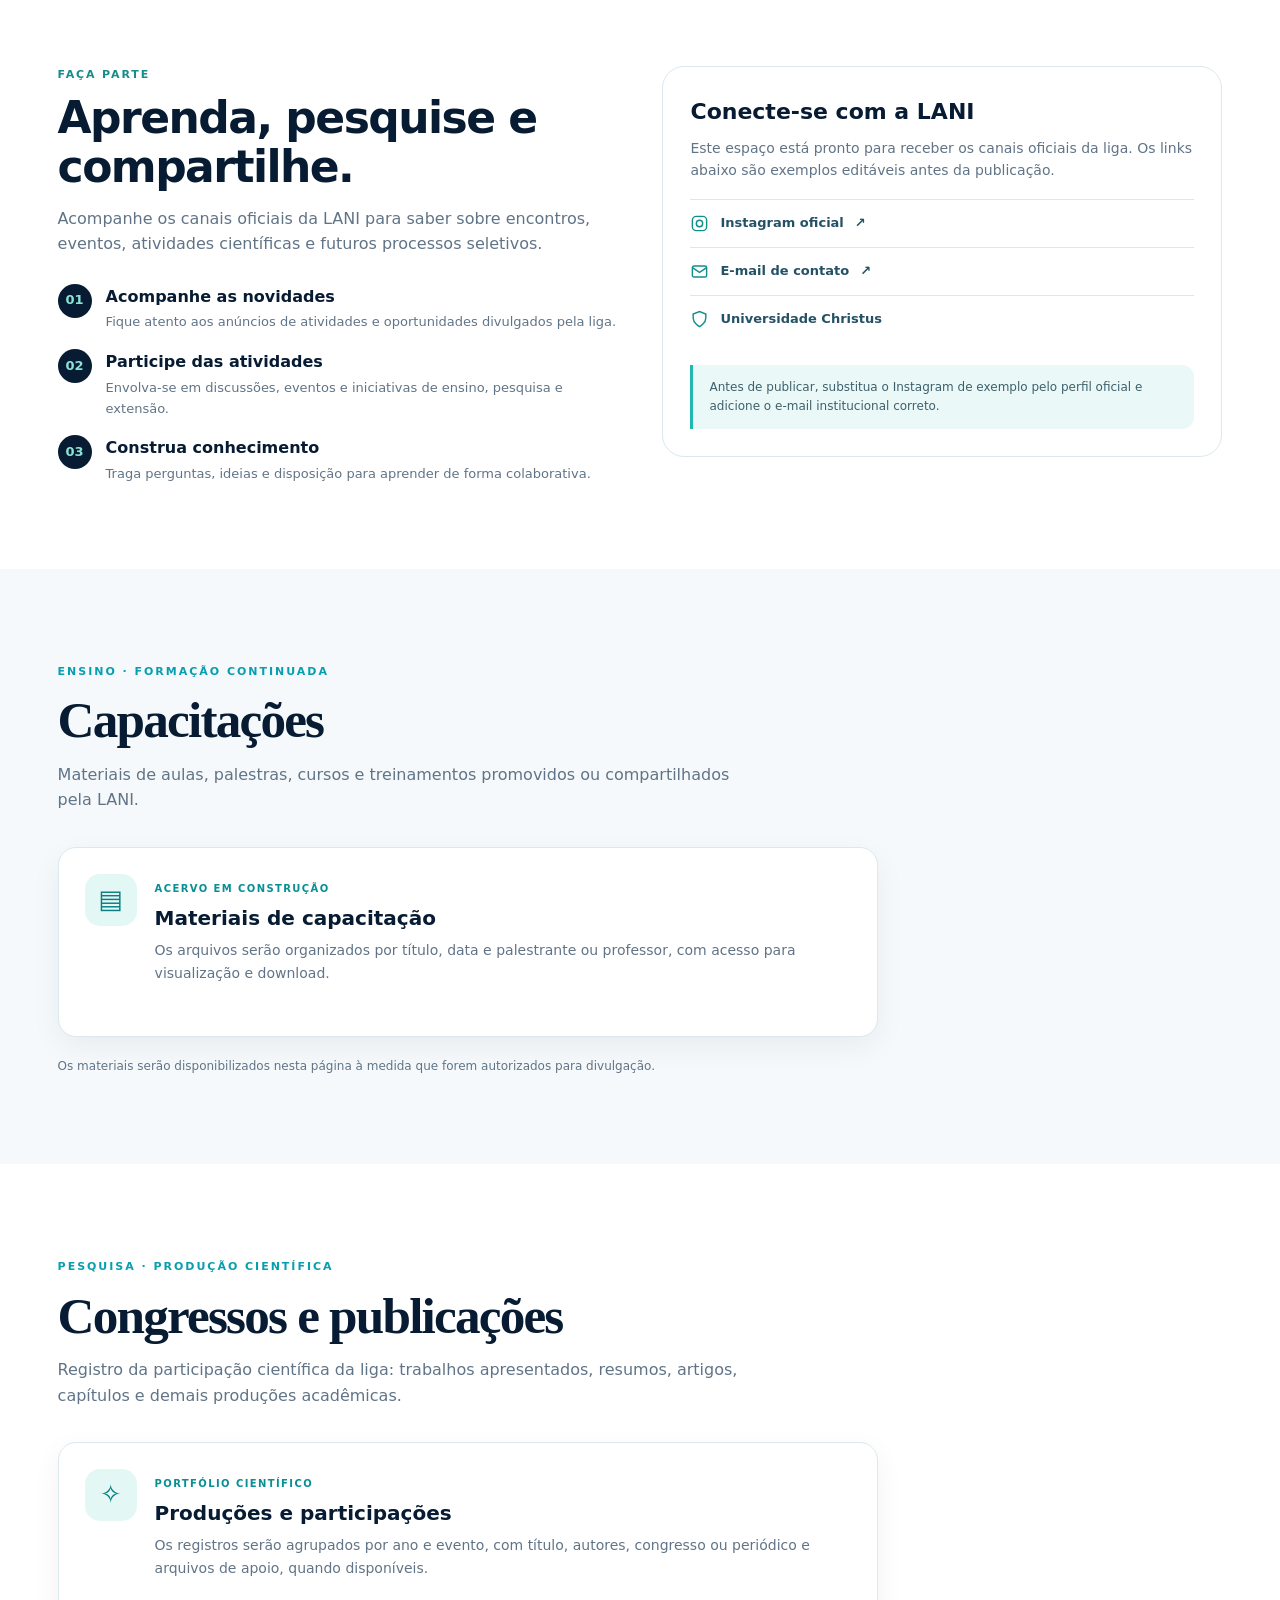
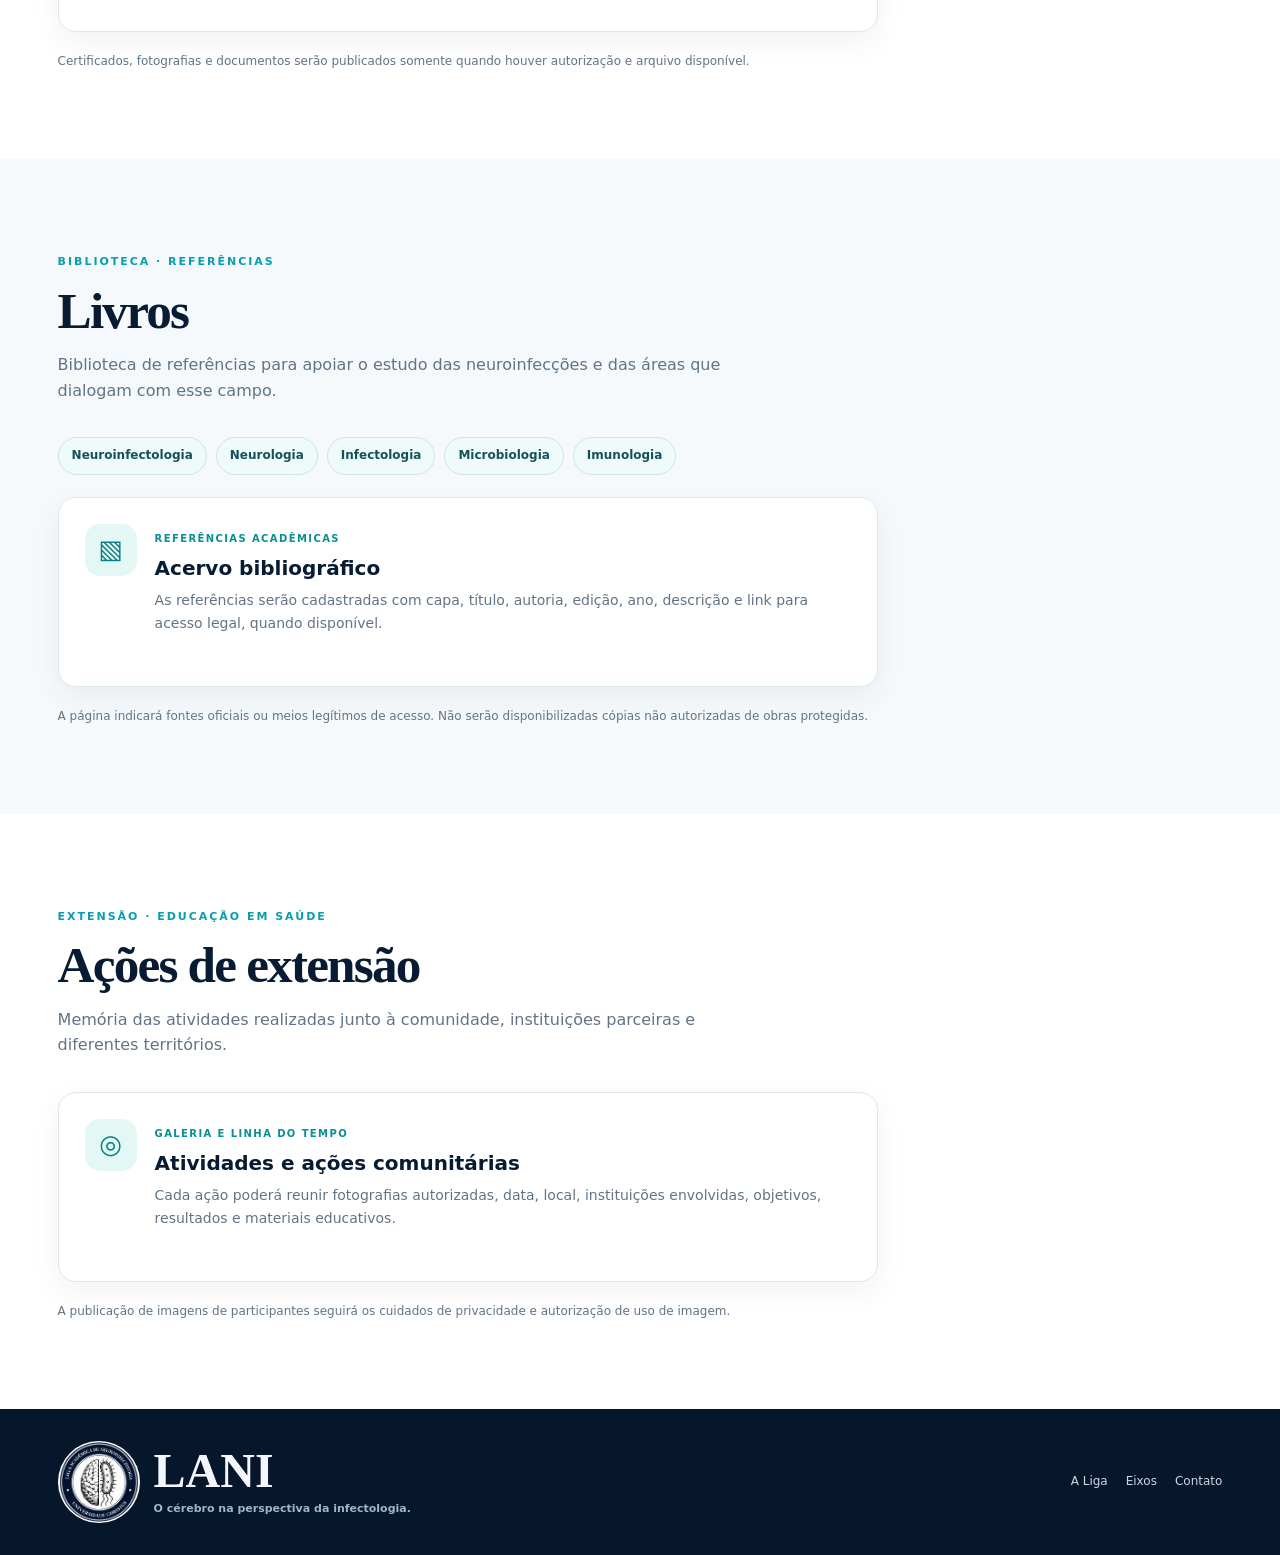
==== commit 099b05d7: "Add files via upload" ====
--- a/index.html
+++ b/index.html
@@ -226,7 +226,7 @@
     </a>
     <button class="menu-btn" id="menuBtn" aria-label="Abrir menu" aria-expanded="false" aria-expanded="false" aria-controls="navlinks">Menu ☰</button>
     <nav class="navlinks" id="navlinks" aria-label="Navegação principal">
-      <a href="#inicio">Início</a><a href="#sobre">Sobre a LANI</a><a href="#eixos">Eixos</a><a href="#atuacao">Áreas de interesse</a><a href="#equipe">Equipe</a><a href="#participe">Participe</a><a href="#capacitacoes">Capacitações</a><a href="#congressos">Congressos e publicações</a><a href="#livros">Livros</a><a href="#extensao">Ações de extensão</a><a class="nav-cta" href="#participe">Seja um membro ↗</a>
+      <a href="#inicio">Início</a><a href="#sobre">Sobre a LANI</a><a href="#eixos">Eixos</a><a href="#atuacao">Áreas de interesse</a><a href="#equipe">Equipe</a><a href="#participe">Participe</a><a href="aulas-capacitacoes.html">Aulas e Capacitações</a><a href="acoes-extensao.html">Ações de Extensão</a><a href="imagens.html">Imagens</a><a href="nossos-cursos.html">Nossos Cursos</a><a href="orientadores-gestao.html">Orientadores e Gestão</a><a href="publicacoes-congressos.html">Publicações e Congressos</a><a class="nav-cta" href="#participe">Seja um membro ↗</a>
     </nav>
   </div>
 </header>
